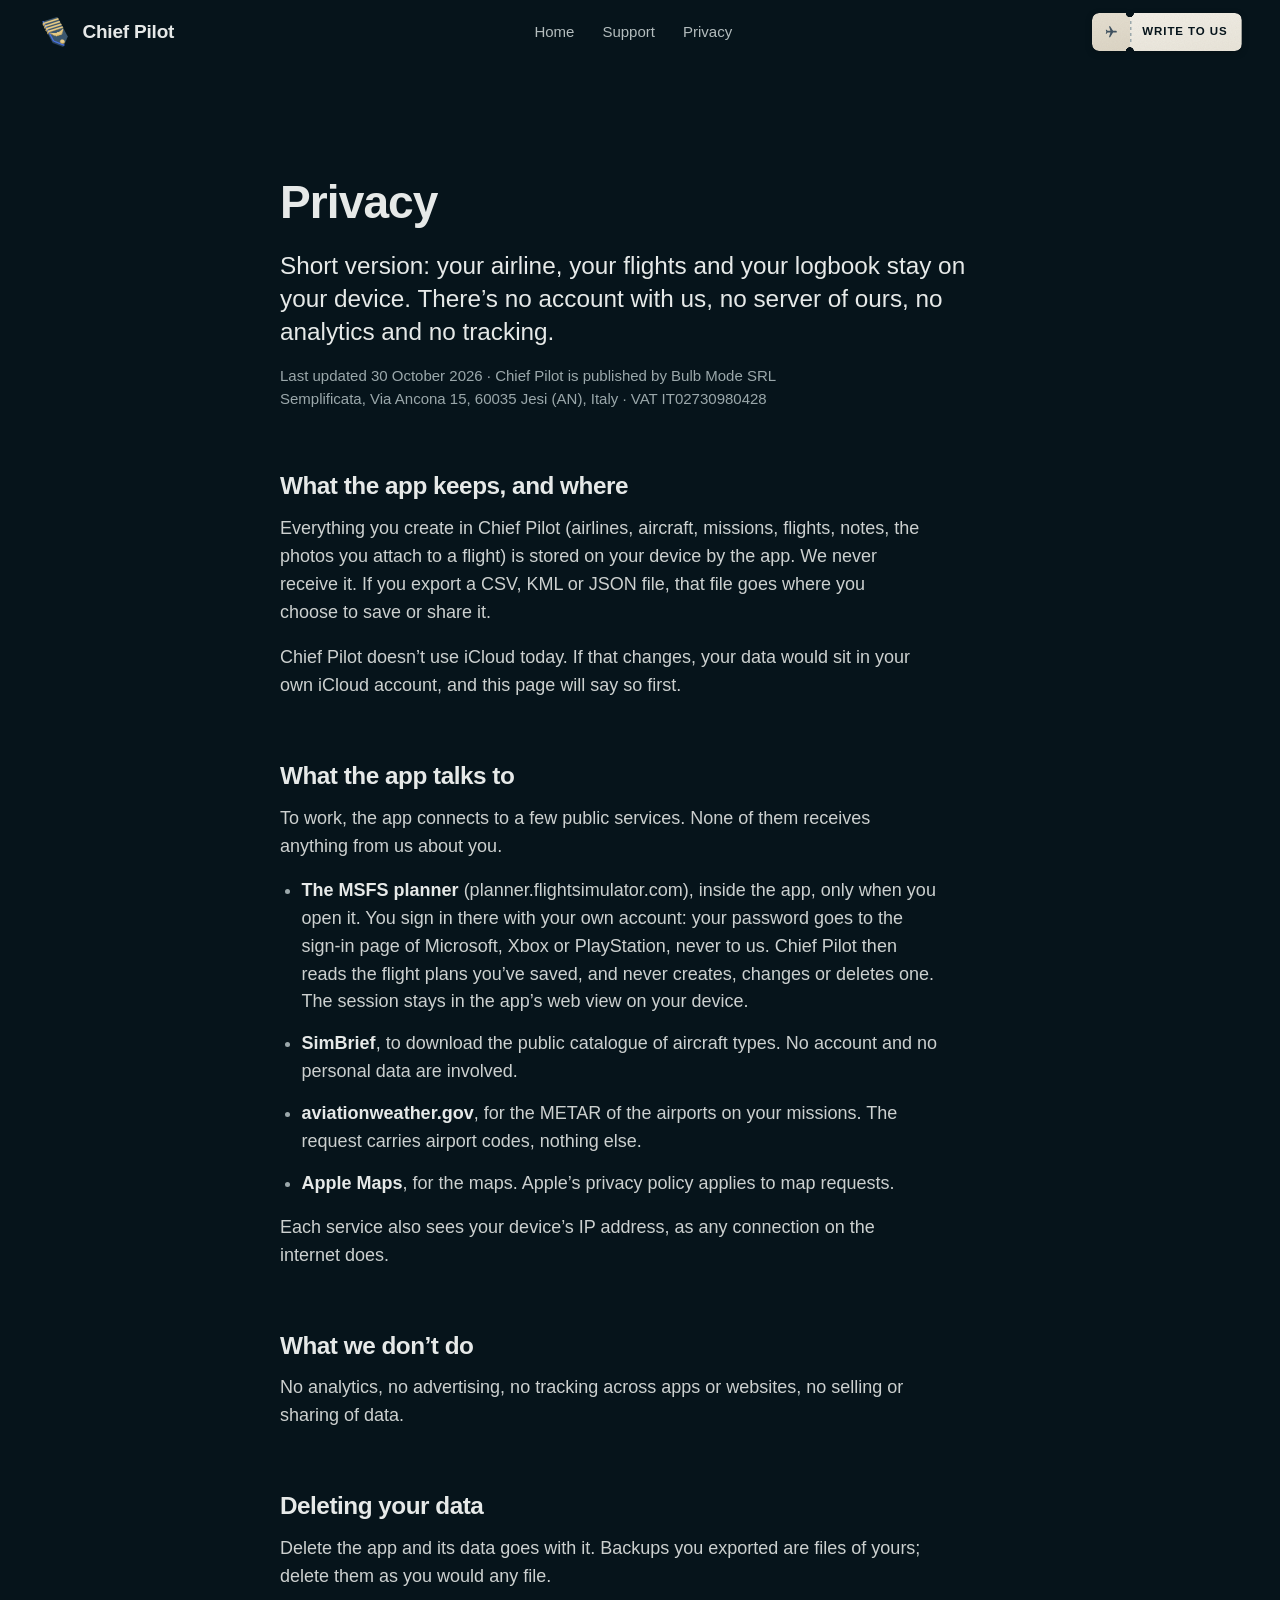
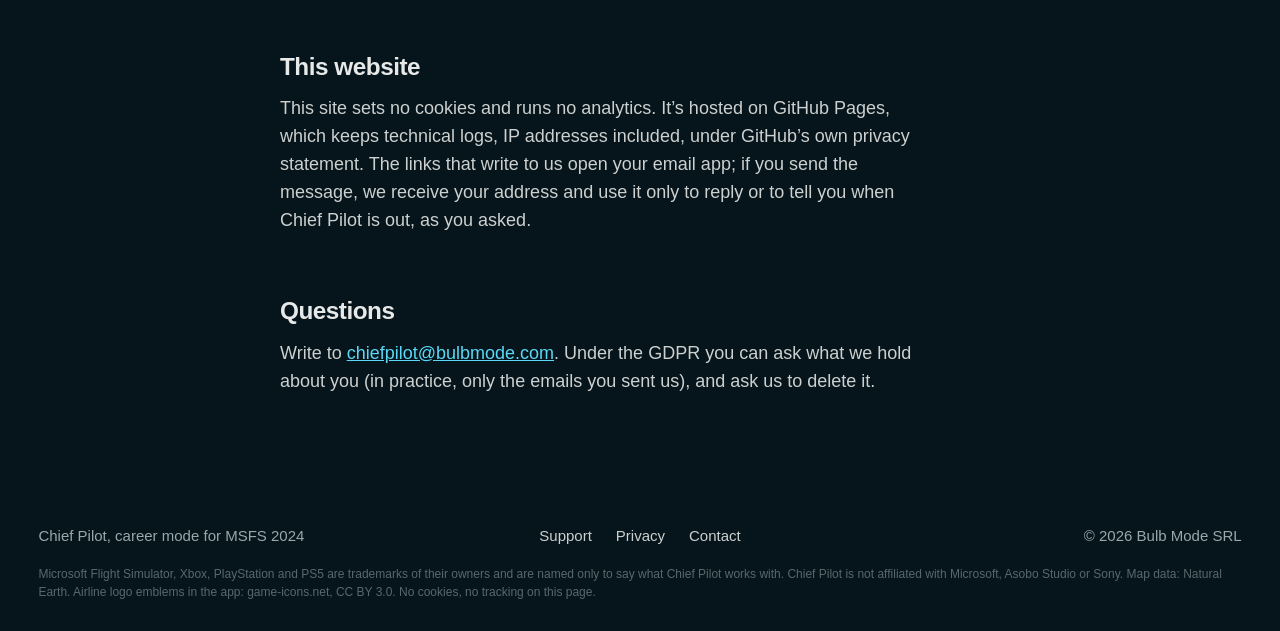
==== privacy.html @ 8ae9ac83 "La pagina di Chief Pilot, in inglese, con supporto e privacy Il sito statico dell'app per Mac Chief " ====
<!doctype html>
<html lang="en">
<head>
<meta charset="utf-8">
<meta name="viewport" content="width=device-width, initial-scale=1">
<title>Privacy · Chief Pilot</title>
<meta name="description" content="Chief Pilot keeps your airline and your logbook on your device: no account with us, no server of ours, no tracking.">
<meta name="theme-color" content="#06141B">
<link rel="icon" href="assets/icona-64.png" sizes="64x64">
<link rel="apple-touch-icon" href="assets/icona-512.png">
<link rel="stylesheet" href="styles.css">
</head>
<body>

<a class="skip" href="#main">Skip to content</a>

<header class="bar">
  <a class="wordmark" href="./" aria-label="Chief Pilot, home">
    <img src="assets/disegni/spallina.svg" width="34" height="34" alt="">
    <span>Chief Pilot</span>
  </a>
  <nav class="bar-links" aria-label="Pages">
    <a href="./">Home</a>
    <a href="support.html">Support</a>
    <a href="privacy.html">Privacy</a>
  </nav>
  <a class="pass-key pass-key-small" href="mailto:chiefpilot@bulbmode.com"><span class="pass-key-stub" aria-hidden="true"><svg viewBox="0 0 24 24"><path d="M21 15.5v-2l-8-5V3.5a1.5 1.5 0 0 0-3 0V8.5l-8 5v2l8-2.5V18l-2 1.5V21l3.5-1 3.5 1v-1.5L13 18v-5z" transform="rotate(90 12 12)"/></svg></span><span class="pass-key-text">Write to us</span></a>
</header>

<main id="main" class="prose">
  <h1>Privacy</h1>
  <p class="prose-lead">Short version: your airline, your flights and your logbook stay on your device. There’s no account with us, no server of ours, no analytics and no tracking.</p>
  <p class="prose-date">Last updated 30 October 2026 · Chief Pilot is published by Bulb Mode SRL Semplificata, Via Ancona 15, 60035 Jesi (AN), Italy · VAT IT02730980428</p>

  <h2>What the app keeps, and where</h2>
  <p>Everything you create in Chief Pilot (airlines, aircraft, missions, flights, notes, the photos you attach to a flight) is stored on your device by the app. We never receive it. If you export a CSV, KML or JSON file, that file goes where you choose to save or share it.</p>
  <p>Chief Pilot doesn’t use iCloud today. If that changes, your data would sit in your own iCloud account, and this page will say so first.</p>

  <h2>What the app talks to</h2>
  <p>To work, the app connects to a few public services. None of them receives anything from us about you.</p>
  <ul class="prose-list">
    <li><strong>The MSFS planner</strong> (planner.flightsimulator.com), inside the app, only when you open it. You sign in there with your own account: your password goes to the sign-in page of Microsoft, Xbox or PlayStation, never to us. Chief Pilot then reads the flight plans you’ve saved, and never creates, changes or deletes one. The session stays in the app’s web view on your device.</li>
    <li><strong>SimBrief</strong>, to download the public catalogue of aircraft types. No account and no personal data are involved.</li>
    <li><strong>aviationweather.gov</strong>, for the METAR of the airports on your missions. The request carries airport codes, nothing else.</li>
    <li><strong>Apple Maps</strong>, for the maps. Apple’s privacy policy applies to map requests.</li>
  </ul>
  <p>Each service also sees your device’s IP address, as any connection on the internet does.</p>

  <h2>What we don’t do</h2>
  <p>No analytics, no advertising, no tracking across apps or websites, no selling or sharing of data.</p>

  <h2>Deleting your data</h2>
  <p>Delete the app and its data goes with it. Backups you exported are files of yours; delete them as you would any file.</p>

  <h2>This website</h2>
  <p>This site sets no cookies and runs no analytics. It’s hosted on GitHub Pages, which keeps technical logs, IP addresses included, under GitHub’s own privacy statement. The links that write to us open your email app; if you send the message, we receive your address and use it only to reply or to tell you when Chief Pilot is out, as you asked.</p>

  <h2>Questions</h2>
  <p>Write to <a href="mailto:chiefpilot@bulbmode.com">chiefpilot@bulbmode.com</a>. Under the GDPR you can ask what we hold about you (in practice, only the emails you sent us), and ask us to delete it.</p>
</main>

<footer class="foot">
  <div class="foot-line">
    <p>Chief Pilot, career mode for MSFS 2024</p>
    <nav aria-label="More"><a href="support.html">Support</a><a href="privacy.html">Privacy</a><a href="mailto:chiefpilot@bulbmode.com">Contact</a></nav>
    <p>© 2026 Bulb Mode SRL</p>
  </div>
  <p class="foot-small">Microsoft Flight Simulator, Xbox, PlayStation and PS5 are trademarks of their owners and are named only to say what Chief Pilot works with. Chief Pilot is not affiliated with Microsoft, Asobo Studio or Sony. Map data: Natural Earth. Airline logo emblems in the app: game-icons.net, CC BY 3.0. No cookies, no tracking on this page.</p>
</footer>

</body>
</html>
---- styles.css ----
/* Chief Pilot · la pagina.
   Colori e caratteri vengono dall'app (Contrail/design-system/contrail/MASTER.md): la palette ardesia
   di Francesco, gli accenti dell'avionica, SF Pro con le sue larghezze (Expanded per i titoli,
   Condensed per il tabellone). Niente font scaricati: sui Mac e su iOS è il carattere dell'app. */

:root {
  color-scheme: dark;
  --bg: #06141B;
  --surface: #11212D;
  --overlay: #253745;
  --sunken: #040D12;
  --ink: #CCD0CF;
  --ink-hi: #E6E9E8;
  --muted: #9BA8AB;
  --soft: #B3BCBD;
  --light: #CCD0CF;
  --accent: #5AD8F5;
  --title: #86C5E0;
  --legend: #FFC547;
  --green: #3DDC84;
  --amber: #FFB224;
  --magenta: #FF6FDB;
  --gold: #E9C46A;
  --paper: #EEEBE3;
  --trail: #FFF4E2;
  --trail-glow: #FFB866;
  --livery: #4F7BFF;
  --flap: #11212D;
  --flap-top: #162733;
  --flap-ink: #EEEBE3;
  --ok: url("data:image/svg+xml,%3Csvg xmlns='http://www.w3.org/2000/svg' viewBox='0 0 12 12'%3E%3Cpath d='M2.5 6.4l2.3 2.3 4.7-5' fill='none' stroke='%2306141B' stroke-width='2' stroke-linecap='round' stroke-linejoin='round'/%3E%3C/svg%3E");

  --f: -apple-system, BlinkMacSystemFont, "SF Pro Text", "Helvetica Neue", "Segoe UI", Roboto, Arial, sans-serif;
  --wide: 125%;

  /* cinque misure */
  --t1: clamp(40px, 6.2vw, 100px);
  --t2: clamp(30px, 3.6vw, 56px);
  --t3: clamp(21px, 1.9vw, 28px);
  --t4: 18px;
  --t5: 15px;

  --m: clamp(16px, 3vw, 44px);
  --r: 20px;
  --key-r: 8px;
  --gap-section: clamp(120px, 14vw, 200px);
}

*, *::before, *::after { box-sizing: border-box; }
html { -webkit-text-size-adjust: 100%; scroll-behavior: smooth; scroll-padding-top: 72px; scrollbar-color: var(--overlay) var(--bg); }
input { caret-color: var(--accent); }
.vh { position: absolute; width: 1px; height: 1px; overflow: hidden; clip-path: inset(50%); white-space: nowrap; }
body {
  margin: 0;
  background: var(--bg);
  color: var(--ink);
  font-family: var(--f);
  font-size: var(--t4);
  line-height: 1.55;
  -webkit-font-smoothing: antialiased;
  text-rendering: optimizeLegibility;
}
img, svg { display: block; max-width: 100%; }
[hidden] { display: none !important; }
body, main { overflow-x: clip; }
h1, h2, h3, p, ol, ul, dl, dd, figure, blockquote { margin: 0; }
ol, ul { padding: 0; list-style: none; }
a { color: inherit; }
h1, h2, .giant {
  font-stretch: var(--wide);
  font-weight: 650;
  letter-spacing: -0.02em;
  line-height: 1.02;
  color: var(--ink-hi);
}
h2 { font-size: var(--t2); }
h3 { font-size: var(--t3); font-weight: 650; line-height: 1.3; color: var(--ink-hi); }
strong { font-weight: 650; color: var(--ink-hi); }
::selection { background: var(--accent); color: var(--bg); }
:focus-visible { outline: 2px solid var(--accent); outline-offset: 3px; border-radius: 4px; }

.skip { position: absolute; left: -9999px; top: 8px; background: var(--ink-hi); color: var(--bg); padding: 10px 16px; z-index: 50; }
.skip:focus { left: 8px; }

.text-link { color: var(--accent); text-underline-offset: 4px; text-decoration-thickness: 1px; }
.text-link:hover { color: var(--ink-hi); }
.statement { font-size: var(--t3); line-height: 1.35; color: var(--ink-hi); max-width: 34ch; }

/* MARK: Il tasto di bordo (MASTER §9.8): tasto scuro pieno, scritta nella tinta, la spia accesa */
.key {
  display: inline-flex; align-items: center; gap: 12px;
  min-height: 52px; padding: 0 22px;
  background: var(--overlay); color: var(--accent);
  border: 0; border-radius: var(--key-r);
  font: 600 17px/1 var(--f); text-decoration: none; cursor: pointer;
  transition: background-color .18s ease, transform .12s ease;
}
.key:hover { background: #2E4456; }
.key:active { transform: translateY(1px); background: #213140; }
.lamp { width: 8px; height: 8px; border-radius: 50%; background: var(--accent); flex: none; }

/* MARK: L'invito «Tell me when it lands»: il tagliando di una carta d'imbarco (scelta di Francesco, 31/10).
   Carta con una grana appena percettibile, intagli a semicerchio sulla linea di strappo (stesso raggio sopra e
   sotto, --nr), il tagliando col suo aereo, la scritta da biglietto; al passaggio il tagliando si stacca. */
.pass-key {
  --nr: 6px; --h: 52px; --stub: var(--h); /* il tagliando è quadrato: l'aereo ha lo stesso margine su ogni lato */
  display: inline-flex; align-items: stretch; height: var(--h); text-decoration: none; color: #06141B;
  filter: drop-shadow(0 2px 3px rgba(2, 8, 11, .35));
}
.pass-key-stub, .pass-key-text { display: flex; align-items: center; }
.pass-key-stub {
  width: var(--stub); justify-content: center; border-radius: 7px 0 0 7px;
  background: url("data:image/svg+xml,%3Csvg xmlns='http://www.w3.org/2000/svg' width='140' height='140'%3E%3Cfilter id='g'%3E%3CfeTurbulence type='fractalNoise' baseFrequency='.85' numOctaves='2' stitchTiles='stitch'/%3E%3CfeColorMatrix values='0 0 0 0 .32 0 0 0 0 .27 0 0 0 0 .2 0 0 0 .09 0'/%3E%3C/filter%3E%3Crect width='100%25' height='100%25' filter='url(%23g)'/%3E%3C/svg%3E"), linear-gradient(170deg, #E6E0D2, #DCD5C5); color: #3F515F;
  mask: radial-gradient(circle var(--nr) at 100% 0, #0000 calc(var(--nr) - .5px), #000 var(--nr)) top / 100% 51% no-repeat,
        radial-gradient(circle var(--nr) at 100% 100%, #0000 calc(var(--nr) - .5px), #000 var(--nr)) bottom / 100% 51% no-repeat;
  transform-origin: 100% 100%; transition: translate .45s cubic-bezier(.2, .8, .2, 1), rotate .45s cubic-bezier(.2, .8, .2, 1);
}
.pass-key-stub svg { width: 18px; height: 18px; fill: currentColor; }
.pass-key-text {
  padding: 0 22px 0 18px; border-radius: 0 7px 7px 0;
  background:
    repeating-linear-gradient(to bottom, #9BA8AB 0 3px, transparent 3px 6px) left center / 1.5px calc(100% - var(--nr) * 2 - 6px) no-repeat,
    url("data:image/svg+xml,%3Csvg xmlns='http://www.w3.org/2000/svg' width='140' height='140'%3E%3Cfilter id='g'%3E%3CfeTurbulence type='fractalNoise' baseFrequency='.85' numOctaves='2' stitchTiles='stitch'/%3E%3CfeColorMatrix values='0 0 0 0 .32 0 0 0 0 .27 0 0 0 0 .2 0 0 0 .09 0'/%3E%3C/filter%3E%3Crect width='100%25' height='100%25' filter='url(%23g)'/%3E%3C/svg%3E"), linear-gradient(170deg, #F3F0E8, #E9E5DA);
  mask: radial-gradient(circle var(--nr) at 0 0, #0000 calc(var(--nr) - .5px), #000 var(--nr)) top / 100% 51% no-repeat,
        radial-gradient(circle var(--nr) at 0 100%, #0000 calc(var(--nr) - .5px), #000 var(--nr)) bottom / 100% 51% no-repeat;
  font: 750 14px/1 var(--f); font-stretch: 112%; letter-spacing: .1em; text-transform: uppercase; white-space: nowrap;
}
.pass-key:hover .pass-key-stub { translate: -3px 1px; rotate: -2.5deg; }
.pass-key:focus-visible { outline: 2px solid var(--accent); outline-offset: 4px; border-radius: 9px; }
.pass-key-small { --nr: 4.5px; --h: 38px; }
.pass-key-small .pass-key-stub svg { width: 14px; height: 14px; }
.pass-key-small .pass-key-text { padding: 0 14px 0 12px; font-size: 11.5px; letter-spacing: .08em; }
.hero-sheet .pass-key { margin-top: 36px; align-self: flex-start; }
@media (prefers-reduced-motion: reduce) { .pass-key:hover .pass-key-stub { translate: none; rotate: none; } }
.key-quiet { background: transparent; padding: 0; min-height: 44px; color: var(--accent); }
.key-quiet:hover { background: transparent; color: var(--ink-hi); }

/* MARK: La barra */
.bar {
  position: sticky; top: 0; z-index: 20;
  display: grid; grid-template-columns: auto 1fr auto; align-items: center; gap: 24px;
  height: 64px; padding: 0 var(--m);
  background: var(--bg);
}
.wordmark { display: inline-flex; align-items: center; gap: 10px; text-decoration: none; }
.wordmark span { font-stretch: 150%; font-weight: 650; font-size: 19px; letter-spacing: -0.01em; color: var(--ink-hi); }
.bar-links { display: flex; justify-content: center; gap: 28px; }
.bar-links a { text-decoration: none; font-size: var(--t5); color: var(--soft); transition: color .15s; }
.bar-links a:hover { color: var(--ink-hi); }

/* MARK: Le cornici del Mac, disegnate qui */
.mac { margin: 0; }
.mac-screen { position: relative; background: #050708; padding: 1.7% 1.7% 2%; border-radius: clamp(10px, 1.6vw, 22px) clamp(10px, 1.6vw, 22px) 0 0; }
.mac-screen::before { content: ""; position: absolute; z-index: 1; top: 0; left: 50%; transform: translateX(-50%); width: 12%; height: max(7px, 2.2%); background: #050708; border-radius: 0 0 8px 8px; }
.mac-screen img { width: 100%; height: auto; aspect-ratio: 16 / 10; object-fit: cover; object-position: top; border-radius: 3px; background: #050708; }
.mac-base {
  position: relative; height: clamp(9px, 1.1vw, 16px); margin: 0 -5.5%;
  background: #2E363D; border-radius: 3px 3px 50% 50% / 3px 3px 100% 100%;
}
.mac-base::before { content: ""; position: absolute; left: 43%; width: 14%; top: 0; height: 40%; background: #1C2329; border-radius: 0 0 10px 10px; }
.mac figcaption { margin-top: 18px; font-size: var(--t5); color: var(--muted); }

/* MARK: 1 · Apertura */
.hero {
  display: grid; grid-template-columns: 1fr 1fr; gap: 12px;
  padding: 0 12px 12px;
  height: calc(100svh - 64px); min-height: 640px; max-height: 1000px;
}
.hero-sheet {
  background: var(--surface); border-radius: var(--r);
  display: flex; flex-direction: column; justify-content: center;
  padding: 48px clamp(28px, 5vw, 80px) 12%;
}
.lockup { display: flex; align-items: center; gap: clamp(12px, 1.4vw, 22px); margin-bottom: clamp(28px, 3.4vw, 52px); }
.lockup img { width: clamp(60px, 6.4vw, 104px); height: auto; }
.lockup span { font-stretch: 150%; font-weight: 650; font-size: clamp(34px, 4.3vw, 70px); line-height: 1; letter-spacing: -0.015em; color: var(--ink-hi); }
/* Nell'apertura il marchio c'è ma sta un passo indietro: il titolo è la cosa più grande del foglio. */
.hero .lockup { gap: clamp(10px, 1vw, 14px); margin-bottom: clamp(24px, 2.6vw, 40px); }
.hero .lockup img { width: clamp(40px, 3.3vw, 54px); }
.hero .lockup span { font-size: clamp(21px, 1.9vw, 30px); letter-spacing: -0.01em; }
.hero h1 { font-size: clamp(34px, 4.3vw, 66px); }
.hero h1 .l { display: block; }
.hero-line { margin-top: 28px; max-width: 40ch; color: var(--ink); }
.hero-note { margin-top: 16px; font-size: var(--t5); color: var(--muted); }

.hero-stage {
  position: relative; overflow: hidden; border-radius: var(--r); background: var(--bg);
  container-type: inline-size;
}
.chart { width: 100%; height: 100%; }
.hero-stage .chart { position: absolute; inset: 0; }
.hero-strip {
  position: absolute; left: 0; right: 0; bottom: 0; height: 56px;
  display: flex; justify-content: space-between; align-items: center; gap: 16px;
  padding: 0 24px; background: var(--surface); font-size: var(--t5); color: var(--ink);
}

/* Le scie: anima avorio e alone al sodio (MASTER §9.4) */
.scie path { fill: none; stroke: var(--trail); stroke-width: 3; stroke-linecap: round; }
.scie-alone path { fill: none; stroke: var(--trail-glow); stroke-width: 14; stroke-linecap: round; opacity: .2; }
/* L'apertura guarda la mappa un po' più da vicino del logbook (≈ 0,76 px per unità sul Mac contro ≈ 0,66): gli
   spessori sono quelli del logbook × 0,86, così linea, alone, scali e base hanno sullo schermo la stessa misura. */
.hero .scie path { stroke-width: 2.6; }
.hero .scie-alone path { stroke-width: 12; }
.hero .scali circle { r: 2.75; }
.hero .hub { r: 7.7; stroke-width: 2.6; }
.scali circle { fill: var(--trail); }
.hub { fill: none; stroke: var(--livery); stroke-width: 3; }
.js .chart:not(.drawn) :is(.scie, .scie-alone) path { stroke-dasharray: var(--len) var(--len); stroke-dashoffset: var(--len); }
.js .chart:not(.drawn) .scali, .js .chart:not(.drawn) .hub { opacity: 0; }
.chart.drawn :is(.scie, .scie-alone) path { stroke-dasharray: var(--len) var(--len); stroke-dashoffset: 0; transition: stroke-dashoffset var(--dur, .9s) cubic-bezier(.45, 0, .25, 1) var(--d, 0s); }
.chart.drawn .scali, .chart.drawn .hub { transition: opacity .8s ease var(--end, 1.2s); }

/* Il tabellone Solari (MASTER §9.1): palette in due metà, inchiostro avorio, legenda gialla */
.board {
  position: absolute; left: 50%; bottom: 84px; transform: translateX(-50%);
  width: min(92cqi, 620px); --cw: calc((min(92cqi, 620px) - 56px) / 30);
  background: var(--bg); border-radius: 14px; padding: calc(var(--cw) * 1.1);
}
/* DEPARTURES appartiene alle righe sotto: vicina a loro, lontana dal nome, nel grigio delle didascalie. */
.board-head { margin: 0 0 calc(var(--cw) * .3); }
.board-legend { font-stretch: 150%; font-weight: 700; color: var(--muted); text-transform: uppercase; letter-spacing: .14em; font-size: max(13px, calc(var(--cw) * .62)); }
.flaps { display: inline-flex; gap: 2px; }
.cell {
  position: relative; width: var(--cw); height: calc(var(--cw) * 1.62);
  background: var(--flap); border-radius: 3px; overflow: hidden;
  display: grid; place-items: center;
}
.cell::before { content: ""; position: absolute; inset: 0 0 50% 0; background: var(--flap-top); transform-origin: bottom; }
.cell::after { content: ""; position: absolute; left: 0; right: 0; top: calc(50% - .75px); height: 1.5px; background: #02080B; }
.cell.blank::after { display: none; }
.cell b {
  position: relative; z-index: 1;
  font: 700 calc(var(--cw) * 1.16)/1 var(--f); font-stretch: 75%; color: var(--flap-ink);
  font-variant-numeric: tabular-nums; transform: translateY(-3%);
}
.urgent .cell b { color: var(--amber); }
/* In cima CHIEF PILOT, sotto DEPARTURES. Le tessere crescono con --nk e stanno sempre nella larghezza del tabellone:
   11 tessere × 2,4 cw + 10 spazi ≤ 30 cw − 2,2 cw sul Mac; sul telefono (24 cw) 2,05. */
.board-name { --nk: 2.4; display: flex; gap: 3px; margin: 0 0 calc(var(--cw) * 1.6); }
.board-name .cell { width: calc(var(--cw) * var(--nk)); height: calc(var(--cw) * var(--nk) * 1.53); }
.board-name .cell b { font-size: calc(var(--cw) * var(--nk) * 1.1); color: var(--legend); }
.board-rows li {
  display: grid; grid-template-columns: auto auto 1fr auto; align-items: center;
  column-gap: calc(var(--cw) * .7); row-gap: 4px; padding: calc(var(--cw) * .45) 0;
}
.status {
  display: inline-flex; align-items: center; justify-content: center;
  min-width: calc(var(--cw) * 5.6); height: calc(var(--cw) * 1.62); padding: 0 6px;
  background: var(--flap); border-radius: 3px;
  font: 800 calc(var(--cw) * .7)/1 var(--f); font-stretch: 75%; letter-spacing: .04em; color: var(--flap-ink);
}
.status::before { content: ""; width: 7px; height: 7px; border-radius: 50%; margin-right: 7px; background: var(--green); }
.st-urgent::before { background: var(--amber); }
.st-accepted { color: var(--magenta); }
.st-accepted::before { background: var(--magenta); }
.row-note { grid-column: 3 / -1; font-size: 13px; color: var(--muted); line-height: 1.2; }

/* MARK: 2 · L'idea */
.intro {
  display: grid; grid-template-columns: minmax(300px, 400px) 1fr; gap: clamp(40px, 6vw, 110px);
  align-items: center;
  padding: var(--gap-section) var(--m) 0 clamp(16px, 10vw, 180px);
}
.intro-text h2 { font-size: var(--t3); line-height: 1.25; margin-bottom: 26px; }
.intro-text p + p { margin-top: 1.1em; }
.intro-text p { color: var(--ink); }

/* MARK: 3 · Il giro */
.loop {
  display: grid; grid-template-columns: 6fr 1fr 5fr;
  padding: var(--gap-section) var(--m) 0;
  background: url(assets/carta-giro.svg) left 12% top 0 / auto 100% no-repeat; /* alta quanto il giro, fino a «Land, and get paid» */
}
.loop-text { grid-column: 1; }
.loop-intro { margin-top: 20px; max-width: 40ch; font-size: var(--t3); line-height: 1.35; color: var(--ink); }
.loop-steps { position: relative; margin-top: 24px; }
.loop-steps::before { content: ""; position: absolute; left: 11px; top: 26vh; bottom: 22vh; border-left: 2px dashed #2B4558; }
.loop-steps li { min-height: 50vh; display: flex; flex-direction: column; justify-content: center; max-width: 34em; padding-left: 60px; }
.loop-steps li:last-child { min-height: 50vh; }
.loop-say { position: relative; font-size: clamp(28px, 3vw, 48px); font-stretch: 112%; font-weight: 650; line-height: 1.1; letter-spacing: -0.015em; color: var(--muted); margin-bottom: 16px; transition: color .3s; }
.loop-say::before { content: ""; position: absolute; left: -58px; top: .32em; width: 20px; height: 20px; border-radius: 50%; background: var(--bg); box-sizing: border-box; border: 2px solid #4A5C6A; transition: background-color .3s, border-color .3s; }
.loop-steps li.on .loop-say::before { background: var(--accent); border-color: var(--accent); }
.loop-steps li p:not(.loop-say) { color: var(--muted); font-size: clamp(18px, 1.4vw, 22px); line-height: 1.5; transition: color .3s; }
.loop-steps li.on .loop-say { color: var(--ink-hi); }
.loop-steps li.on p:not(.loop-say) { color: var(--ink); }
.loop-stage { grid-column: 3; position: sticky; top: 14vh; height: 72vh; display: grid; place-items: center; align-self: start; }

.mission {
  width: min(100%, 520px); background: var(--surface); border-radius: var(--r);
  padding: 30px 32px 28px; font-size: var(--t5);
}
.mission-top { display: flex; justify-content: space-between; align-items: center; color: var(--muted); font-size: var(--t5); font-weight: 600; letter-spacing: .02em; }
.chip { display: none; padding: 4px 10px; border-radius: 6px; background: var(--overlay); color: var(--green); font-size: var(--t5); font-weight: 700; }
.chip-accepted { color: var(--accent); }
.chip-flying { color: var(--magenta); }
.chip-done { color: var(--green); }
.mission-route { margin-top: 18px; font-size: 36px; font-stretch: 125%; font-weight: 650; color: var(--ink-hi); letter-spacing: -.01em; }
.mission-names { display: flex; justify-content: space-between; color: var(--soft); font-size: var(--t5); margin-top: 4px; max-width: 15em; }
.mission-panel { display: none; margin-top: 24px; min-height: 140px; }
.mission[data-state="1"] [data-for="1"], .mission[data-state="2"] [data-for="2"],
.mission[data-state="3"] [data-for="3"], .mission[data-state="4"] [data-for="4"] { display: block; }
.mission[data-state] .chip[data-for] { display: none; }
.mission[data-state="1"] .chip[data-for="1"], .mission[data-state="2"] .chip[data-for="2"],
.mission[data-state="3"] .chip[data-for="3"], .mission[data-state="4"] .chip[data-for="4"] { display: inline-block; }
.mission-panel.show { animation: rise .45s cubic-bezier(.2, .7, .2, 1); }
.mission-load { color: var(--soft); font-size: var(--t5); margin-top: 10px; }
.mission-pay { color: var(--ink-hi); margin: 6px 0 20px; }
.key-fake { cursor: default; }
.found { display: flex; gap: 12px; align-items: flex-start; color: var(--ink-hi); }
.tick { display: grid; place-items: center; flex: none; width: 24px; height: 24px; border-radius: 50%; background: var(--green); color: var(--bg); font-weight: 800; font-size: 14px; }
.strip { display: flex; justify-content: space-between; gap: 12px; background: var(--bg); border-radius: 10px; padding: 14px 16px; font-variant-numeric: tabular-nums; color: var(--ink-hi); font-size: var(--t5); position: relative; overflow: hidden; padding-left: 22px; }
.strip::before { content: ""; position: absolute; left: 0; top: 0; bottom: 0; width: 6px; background: var(--magenta); }
.progress { margin-top: 14px; height: 6px; border-radius: 3px; background: var(--sunken); overflow: hidden; }
.progress span { display: block; height: 100%; width: 58%; background: var(--magenta); }
.mission[data-state="3"] .progress span { animation: grow 6s linear infinite alternate; }
@keyframes grow { from { width: 46%; } to { width: 62%; } }
.mission-take { display: flex; justify-content: space-between; align-items: baseline; }
.mission-take span { color: var(--soft); font-weight: 600; }
.mission-take strong { font-size: 36px; font-stretch: 125%; color: var(--green); font-variant-numeric: tabular-nums; }
.drill { margin-top: 26px; padding-top: 20px; display: grid; gap: 10px; counter-reset: d; border-top: 1px solid var(--overlay); } /* taste-skill-ignore: dentro la missione (data-ui) */
.drill li { display: flex; align-items: center; gap: 12px; font-size: var(--t5); color: var(--muted); }
.drill li::before {
  counter-increment: d; content: counter(d);
  display: grid; place-items: center; width: 24px; height: 24px; flex: none; border-radius: 50%;
  background: var(--sunken); color: var(--muted); font-size: 12px; font-weight: 700;
}
.mission[data-state="1"] .drill li:nth-child(1)::before,
.mission[data-state="2"] .drill li:nth-child(-n+1)::before { content: ""; background: var(--green) var(--ok) center / 12px no-repeat; }
.mission[data-state="2"] .drill li:nth-child(2)::before,
.mission[data-state="3"] .drill li:nth-child(3)::before { background: var(--accent); color: var(--bg); }
.mission[data-state="3"] .drill li:nth-child(-n+2)::before,
.mission[data-state="4"] .drill li::before { content: ""; background: var(--green) var(--ok) center / 12px no-repeat; }
.mission[data-state="1"] .drill li:nth-child(1)::before { content: counter(d); background: var(--accent); color: var(--bg); }
.mission[data-state="1"] .drill li:nth-child(1),
.mission[data-state="2"] .drill li:nth-child(-n+2),
.mission[data-state="3"] .drill li:nth-child(-n+3),
.mission[data-state="4"] .drill li { color: var(--ink); }

/* MARK: 3 bis · Il volo */
.flight { display: grid; grid-template-columns: 1fr 1fr; gap: clamp(40px, 5vw, 80px); padding: clamp(64px, 7vw, 110px) calc(var(--m) + 2%) 0; }

/* MARK: 4 · Le missioni, sul giallo della legenda */
.missions {
  margin-top: var(--gap-section);
  background: var(--legend); color: #06141B;
  padding: clamp(72px, 9vw, 140px) var(--m) clamp(72px, 9vw, 140px);
}
.missions ::selection { background: #06141B; color: var(--legend); }
.missions-head { font-size: var(--t1); font-weight: 800; color: #06141B; line-height: .98; margin-bottom: clamp(64px, 7vw, 120px); }
.missions-blocks { display: grid; gap: clamp(80px, 9vw, 150px); }
/* Ogni blocco: il ritaglio da una parte, il testo dall'altra, alternati. Colonne nell'HTML (--crop, --text). */
.mblock { display: grid; grid-template-columns: repeat(12, 1fr); column-gap: 24px; align-items: center; }
.mblock .crop { grid-column: var(--crop); grid-row: 1; }
.mblock .mtext { grid-column: var(--text); grid-row: 1; }
.mblock h3 { color: #06141B; font-size: clamp(24px, 2.4vw, 36px); font-weight: 750; margin-bottom: 22px; font-stretch: 112%; line-height: 1.15; }
.mblock ul { display: grid; gap: 12px; font-size: clamp(18px, 1.45vw, 21px); line-height: 1.4; }
/* Un ritaglio è una regione della schermata 1x (x0 y0 x1 y1): --a è il suo rapporto, --w la larghezza
   dell'immagine intera in % del riquadro, --l e --t gli spostamenti in % di larghezza e di altezza del riquadro. */
.crop { position: relative; width: 100%; aspect-ratio: var(--a, 16 / 10); overflow: hidden; background: #06141B; border-radius: 10px; }
.crop img { position: absolute; max-width: none; width: calc(var(--w) * 1%); left: calc(var(--l) * -1%); top: calc(var(--t) * -1%); height: auto; }
.missions .key-quiet { color: #06141B; justify-self: start; font-weight: 700; text-decoration: underline; text-underline-offset: 5px; }
.missions-mac { margin-top: clamp(96px, 10vw, 160px); padding: 0 6%; }
.missions-mac figcaption { color: #253745; }
.missions .text-link { color: #06141B; font-weight: 650; }

/* MARK: 4 bis · Le storie */
.tales { background: var(--surface); padding: clamp(96px, 10vw, 160px) var(--m); }
.tales-head h2 { font-size: var(--t1); max-width: 13em; }
.tales-head .statement { margin-top: 28px; max-width: 40ch; }
.picker { display: flex; gap: 10px; margin-top: clamp(48px, 5vw, 72px); overflow-x: auto; scroll-snap-type: x mandatory; scrollbar-width: none; }
.picker::-webkit-scrollbar { display: none; }
.picker button {
  flex: 1 0 150px; scroll-snap-align: start; display: grid; justify-items: center; gap: 10px;
  padding: 18px 14px 16px; background: var(--bg); color: var(--soft); border: 0; border-radius: var(--key-r);
  font: 600 var(--t5)/1.3 var(--f); cursor: pointer; transition: background-color .18s, color .18s;
}
.picker button:hover { background: #0C1D27; color: var(--ink-hi); }
.picker button[aria-selected="true"] { background: var(--overlay); color: var(--ink-hi); }
.picker button[aria-selected="true"] span:last-child { text-decoration: underline; text-decoration-color: var(--accent); text-decoration-thickness: 2px; text-underline-offset: 6px; }
.picker img { width: 100%; max-width: 170px; height: auto; transition: transform .35s cubic-bezier(.2, .7, .2, 1); }
.picker button:hover img, .picker button[aria-selected="true"] img { transform: translateY(-3px); }
.rare-plate { display: grid; place-items: center; width: 100%; max-width: 170px; aspect-ratio: 1200 / 740; font: 800 30px/1 var(--f); font-stretch: 75%; letter-spacing: .12em; color: var(--gold); }
.tale-stage { margin-top: clamp(48px, 5vw, 80px); }
/* La storia è una nota lasciata in sala equipaggi: carta, nastro adesivo, il messaggio fra virgolette e la firma. */
.tale {
  position: relative; display: grid; grid-template-columns: 4fr 7fr; gap: clamp(28px, 4vw, 72px); align-items: start;
  background: var(--paper); color: #06141B; padding: clamp(32px, 4vw, 60px); border-radius: 3px; rotate: -0.6deg;
  filter: drop-shadow(0 2px 2px rgba(4, 13, 18, .3)) drop-shadow(0 22px 22px rgba(4, 13, 18, .45));
}
.tale::before { /* il nastro che la tiene */
  content: ""; position: absolute; top: -13px; left: 50%; width: 132px; height: 28px; translate: -50% 0; rotate: 2.4deg;
  background: rgba(255, 244, 226, .58); box-shadow: 0 1px 2px rgba(4, 13, 18, .25);
}
.tale h3 { font-size: var(--t3); font-stretch: 112%; color: #06141B; }
.tale-meta { margin-top: 18px; display: grid; gap: 6px; color: #3F515F; font-size: var(--t5); font-variant-numeric: tabular-nums; }
.tale-msg { margin: 0; }
.tale-msg p { font-size: clamp(19px, 1.6vw, 24px); line-height: 1.6; font-style: italic; color: #06141B; max-width: 56ch; }
.tale-msg p + p { margin-top: .9em; }
.tale-msg p:first-child { text-indent: -0.42em; } /* la virgoletta d'apertura sta fuori dal margine */
.tale-msg p:first-child::before { content: "\201C"; }
.tale-msg p:last-child::after { content: "\201D"; }
.tale-from { margin-top: 18px; font-size: var(--t5); font-weight: 650; letter-spacing: .02em; color: #3F515F; }
.tale-from::before { content: "\2014\2002"; }
.tale-text .tale-wx { font-size: var(--t5); color: #3F515F; margin-top: 1.6em; max-width: 60ch; }
.tale-in { animation: rise .45s cubic-bezier(.2, .7, .2, 1); }
.tale-foot { margin-top: clamp(40px, 4vw, 64px); display: grid; grid-template-columns: 4fr 7fr; gap: clamp(32px, 5vw, 96px); align-items: center; }
.tale-foot .key { justify-self: start; }
.key-second { color: var(--ink-hi); }
.tales-truth { color: var(--soft); max-width: 60ch; }

/* MARK: 5 · La ricevuta: dati a sinistra, scontrino a destra */
.receipt { display: grid; grid-template-columns: 1fr 1fr; min-height: 92svh; position: relative; }
.receipt-in { background: var(--sunken); padding: clamp(64px, 8vw, 120px) clamp(24px, 5vw, 88px) 180px; }
.receipt-out { background: var(--light); display: grid; place-items: center; padding: clamp(64px, 8vw, 120px) var(--m) 180px; }
.split-head { position: absolute; left: 0; right: 0; bottom: 40px; display: grid; grid-template-columns: 1fr 1fr; font-size: var(--t2); pointer-events: none; z-index: 1; }
.split-a { padding-left: clamp(24px, 5vw, 88px); color: var(--ink-hi); }
.split-b { padding-left: var(--m); color: #06141B; }
.receipt-lead { font-size: var(--t3); line-height: 1.35; color: var(--ink-hi); max-width: 26ch; }
.howdid { margin-top: 48px; display: grid; gap: 28px; }
.howdid fieldset { border: 0; margin: 0; padding: 0; display: flex; flex-wrap: wrap; gap: 10px; }
.howdid legend { width: 100%; padding: 0; margin-bottom: 12px; font-size: var(--t5); color: var(--soft); font-weight: 600; }
.howdid label { position: relative; }
.howdid input { position: absolute; opacity: 0; inset: 0; margin: 0; cursor: pointer; }
.howdid label span {
  display: inline-flex; align-items: center; gap: 10px; min-height: 48px; padding: 0 18px;
  background: var(--surface); color: var(--ink); border-radius: var(--key-r); font-weight: 600; font-size: 16px;
  transition: background-color .15s, color .15s;
}
.howdid label span em { font-style: normal; color: var(--muted); font-weight: 500; font-variant-numeric: tabular-nums; }
.howdid label:hover span { background: #182B38; }
.howdid input:checked + span { background: var(--overlay); color: var(--accent); }
.howdid input:checked + span em { color: var(--ink); }
.howdid input:focus-visible + span { outline: 2px solid var(--accent); outline-offset: 3px; }
.receipt-small { margin-top: 40px; max-width: 46ch; font-size: var(--t5); color: var(--muted); }

/* lo strappo in fondo è quello della ricevuta dell'app */
.paper {
  width: min(100%, 440px); background: #ECEEEC; color: #06141B;
  padding: 34px 30px 46px; font-size: 15px; line-height: 1.5; font-variant-numeric: tabular-nums;
  clip-path: polygon(0 0, 100% 0, 100% calc(100% - 10px), 95% 100%, 90% calc(100% - 10px), 85% 100%, 80% calc(100% - 10px), 75% 100%, 70% calc(100% - 10px), 65% 100%, 60% calc(100% - 10px), 55% 100%, 50% calc(100% - 10px), 45% 100%, 40% calc(100% - 10px), 35% 100%, 30% calc(100% - 10px), 25% 100%, 20% calc(100% - 10px), 15% 100%, 10% calc(100% - 10px), 5% 100%, 0 calc(100% - 10px));
}
.paper-title { font: 800 22px/1.1 var(--f); font-stretch: 150%; text-align: center; letter-spacing: .02em; text-transform: uppercase; }
.paper-sub { text-align: center; margin-top: 6px; color: #253745; }
.paper dl { margin: 22px 0 0; padding-top: 14px; border-top: 1.5px dashed #9BA8AB; }
.paper dt { margin-top: 12px; font-size: 13px; font-weight: 700; letter-spacing: .08em; text-transform: uppercase; color: #3F515F; }
.paper dd { display: flex; justify-content: space-between; gap: 12px; font-variant-numeric: tabular-nums; }
.paper-total { display: flex; justify-content: space-between; align-items: baseline; margin-top: 16px; padding-top: 14px; border-top: 1.5px dashed #9BA8AB; font-weight: 800; text-transform: uppercase; }
.paper-total strong { font-size: 28px; color: #06141B; }
.paper-thanks { margin-top: 14px; text-align: center; font-size: 13px; color: #3F515F; }
.bump { animation: bump .35s ease; }
@keyframes bump { 40% { transform: translateY(-2px); color: #07623A; } }

/* MARK: 6 · Il logbook */
.logbook { padding: var(--gap-section) 0 0; }
.logbook h2 { font-size: var(--t1); padding: 0 var(--m); max-width: 11em; }
.logbook-map { margin-top: clamp(48px, 5vw, 80px); height: min(78vh, 860px); background: var(--bg); }
/* Dal tablet in su il titolo sta dentro la mappa, in basso a sinistra sull'Atlantico. Un'ombra scura e morbida lo
   stacca dalle scie; sul telefono la mappa mostra solo l'Europa e il titolo resta sopra. */
@media (min-width: 761px) {
  .logbook { display: grid; }
  .logbook h2 {
    grid-area: 1 / 1; z-index: 1; align-self: end; max-width: 8.2em; margin-bottom: clamp(36px, 4.5vw, 64px); pointer-events: none;
    text-shadow: 0 0 14px rgba(6, 20, 27, .75), 0 0 3px rgba(6, 20, 27, .8);
  }
  .logbook-map { grid-area: 1 / 1; margin-top: 0; }
}
.logbook-text {
  display: grid; grid-template-columns: 5fr 7fr; gap: clamp(40px, 6vw, 110px); align-items: start;
  padding: clamp(64px, 7vw, 110px) var(--m) 0;
}
.facts { margin-top: 32px; display: grid; gap: 12px; max-width: 40ch; }
.facts li { padding-left: 22px; position: relative; }
.facts li::before { content: ""; position: absolute; left: 0; top: .62em; width: 8px; height: 8px; border-radius: 50%; background: var(--trail-glow); }

/* MARK: 7 · L'hangar */
.hangar {
  margin-top: var(--gap-section);
  display: grid; grid-template-columns: 1fr 1fr;
  background: var(--surface);
}
.plate { margin: 40px; aspect-ratio: 1; background: var(--bg); display: grid; place-items: center; border-radius: var(--r); overflow: hidden; }
.plate img { width: 92%; height: auto; transition: opacity .35s ease, transform .5s cubic-bezier(.2, .7, .2, 1); }
.plate img.swap { opacity: 0; transform: translateX(-18px); }
.hangar-text { display: flex; flex-direction: column; justify-content: space-between; gap: 40px; padding: 56px var(--m) 40px 24px; }
.tabs { display: flex; flex-wrap: wrap; gap: 6px 22px; }
.tabs button { background: none; border: 0; padding: 0; min-height: 44px; font: 600 var(--t4)/1.3 var(--f); color: var(--muted); cursor: pointer; transition: color .15s; }
.tabs button:hover { color: var(--ink); }
.tabs button[aria-selected="true"] { color: var(--ink-hi); text-decoration: underline; text-decoration-color: var(--accent); text-decoration-thickness: 2px; text-underline-offset: 8px; }
.hangar-copy h2 { font-size: var(--t2); max-width: 12em; }
.tabtext p { margin-top: 28px; font-size: var(--t3); line-height: 1.35; color: var(--ink-hi); max-width: 30ch; }
.hangar-common { margin-top: 24px; max-width: 46ch; color: var(--ink); }
.cells { display: grid; grid-template-columns: 1fr 1fr; gap: 10px; }
.hcell { display: flex; flex-direction: column; justify-content: center; gap: 2px; min-height: 76px; padding: 0 20px; background: var(--bg); border-radius: var(--key-r); }
.hcell span:first-child { font-size: 14px; color: var(--muted); font-weight: 600; }
.cell-v { font-weight: 650; color: var(--ink-hi); }
.hcell-alt { background: var(--overlay); }
.hangar-mac { grid-column: 1 / -1; padding: clamp(40px, 5vw, 80px) 12% clamp(64px, 7vw, 110px); }

/* MARK: 8 · Il territorio */
.network { padding: var(--gap-section) var(--m) 0; }
.network-head { display: grid; grid-template-columns: 5fr 7fr; gap: 40px; align-items: end; }
.network-head h2 { font-size: var(--t1); }
.levels { margin-top: clamp(56px, 6vw, 96px); display: grid; grid-template-columns: repeat(3, 1fr); gap: 12px; }
.levels li { background: var(--surface); border-radius: var(--r); padding: 12px 12px 26px; }
.levels img { width: 100%; height: auto; }
.levels p { padding: 0 14px; color: var(--ink); }
.levels strong { display: block; font-size: var(--t3); font-stretch: 125%; margin-bottom: 4px; }
/* Basi e territorio: due righe, la schermata prima a destra e poi a sinistra, ognuna col suo testo. */
.nrow { display: grid; grid-template-columns: 5fr 7fr; gap: clamp(40px, 6vw, 110px); align-items: center; margin-top: clamp(72px, 8vw, 130px); }
.nrow-flip { grid-template-columns: 7fr 5fr; }
.ntext h3 { font-size: var(--t3); margin-bottom: 20px; }
.ntext p, .build-list { max-width: 44ch; }
.ntext p + p, .ntext p + .build-list, .build-list + p { margin-top: 18px; }
.build-list { display: grid; gap: 10px; }

/* MARK: 9 · La compagnia */
.airline { margin-top: var(--gap-section); display: grid; grid-template-columns: 1fr 1fr; }
.airline-stage {
  position: sticky; top: 64px; height: calc(100svh - 64px); align-self: start;
  background: var(--overlay); display: grid; place-items: center; padding: 32px;
}
/* I biglietti: uno per stile, disegnati apposta. Tutti portano nome, codice e livrea (--livery) della compagnia. */
.tickets { position: relative; width: min(100%, 540px); container-type: inline-size; filter: drop-shadow(0 26px 28px rgba(0, 0, 0, .4)); }
/* La livrea stampata su carta chiara: scurita, così anche l'avorio si legge. */
.ticket { --ink-livery: color-mix(in srgb, var(--livery) 68%, #06141B); }
.ink-defs { position: absolute; width: 0; height: 0; }
.ticket { position: relative; font-size: 15px; line-height: 1.3; }
.ticket p, .ticket dl, .ticket ol { margin: 0; }
.ticket dd { margin: 0; }
.ticket-in { animation: ticket-in .5s cubic-bezier(.2, .7, .2, 1); }
@keyframes ticket-in { from { opacity: 0; translate: 0 16px; } }
.tk-arrow { width: 34px; height: 12px; flex: none; }

/* Linea: prima classe, blu notte e oro, cornice a filo e codice a barre */
.tk-line {
  display: grid; grid-template-columns: 1fr 30%; background: #0E2330; color: var(--paper); border-radius: 14px;
  box-shadow: inset 0 0 0 8px #0E2330, inset 0 0 0 9px rgba(233, 196, 106, .5);
  --cut: 70%; /* dove il tagliando si stacca: le due tacche sono tagli veri */
  mask: radial-gradient(circle at var(--cut) 0, #0000 11px, #000 11.5px) top / 100% 51% no-repeat,
        radial-gradient(circle at var(--cut) 100%, #0000 11px, #000 11.5px) bottom / 100% 51% no-repeat;
}
.tk-line::before { content: ""; position: absolute; left: 0; top: 0; bottom: 0; width: 6px; border-radius: 14px 0 0 14px; background: var(--livery); transition: background-color .3s; }
.tk-line .tk-main { padding: clamp(22px, 6cqi, 34px) clamp(14px, 4cqi, 24px) clamp(20px, 5cqi, 28px) clamp(24px, 7cqi, 40px); min-width: 0; }
.tk-line .tk-head { display: flex; align-items: center; gap: 10px; }
.tk-seal { flex: none; display: grid; place-items: center; width: 38px; height: 38px; border-radius: 50%; border: 1px solid var(--gold); color: var(--gold); font: 700 10px/1 var(--f); letter-spacing: .06em; }
.tk-line .tk-airline { flex: 1; min-width: 0; font-family: ui-serif, "New York", "Iowan Old Style", Georgia, serif; font-size: clamp(17px, 4.4cqi, 23px); line-height: 1.15; color: #F6F3EC; overflow-wrap: anywhere; }
.tk-line .tk-class { flex: none; font-size: 11px; font-weight: 700; letter-spacing: .34em; text-transform: uppercase; color: var(--gold); padding: 5px 0 5px .34em; border-block: 1px solid rgba(233, 196, 106, .7); }
.tk-line .tk-route { display: flex; align-items: center; gap: 12px; margin-top: clamp(16px, 5cqi, 26px); font-size: clamp(28px, 8cqi, 42px); font-weight: 650; font-stretch: 125%; line-height: 1; color: #F6F3EC; }
.tk-plane { flex: 1; height: 18px; fill: var(--gold); background: linear-gradient(rgba(233, 196, 106, .55), rgba(233, 196, 106, .55)) center / 100% 1px no-repeat; }
.tk-line .tk-places { display: flex; justify-content: space-between; gap: 12px; margin-top: 8px; font-family: ui-serif, "New York", Georgia, serif; font-style: italic; font-size: 14px; color: #BAC3C3; }
.tk-line .tk-data { display: grid; grid-template-columns: repeat(4, auto); justify-content: space-between; gap: 10px 14px; margin-top: clamp(16px, 5cqi, 24px); padding-top: 14px; border-top: 1px solid rgba(233, 196, 106, .3); }
.tk-line dt, .tk-line .tk-k { font-size: 10.5px; font-weight: 650; letter-spacing: .14em; text-transform: uppercase; color: var(--gold); }
.tk-line dd { font-size: 14px; color: #F6F3EC; font-variant-numeric: tabular-nums; white-space: nowrap; margin-top: 2px; }
.tk-line .tk-stub { position: relative; display: flex; flex-direction: column; padding: clamp(24px, 6cqi, 34px) clamp(14px, 4cqi, 24px) clamp(18px, 5cqi, 26px); border-left: 1.5px dashed rgba(233, 196, 106, .45); }
.tk-line .tk-take { margin: 2px 0 12px; font-size: clamp(17px, 4.6cqi, 22px); font-weight: 700; color: var(--green); font-variant-numeric: tabular-nums; white-space: nowrap; }
.tk-line .tk-land { margin-top: 2px; font-weight: 600; color: #F6F3EC; }
.tk-bars { margin-top: auto; padding-top: 16px; width: 100%; height: auto; fill: var(--gold); opacity: .85; }

/* Charter e isole: il biglietto dell'hopper, stampato storto, piegato, timbrato, col tagliando strappato */
.tk-charter { display: grid; grid-template-columns: 1fr 28%; color: #2A4152; rotate: -1.4deg; }
.tk-charter .tk-main {
  position: relative; min-width: 0; padding: clamp(18px, 5cqi, 26px) clamp(16px, 5cqi, 26px) clamp(18px, 5cqi, 24px);
  border-radius: 6px 0 2px 10px; clip-path: polygon(0 0, calc(100% - 24px) 0, 100% 24px, 100% 100%, 0 100%);
  background:
    radial-gradient(circle at 80% 30%, transparent 0 25px, rgba(122, 78, 36, .17) 26px 27.5px, rgba(122, 78, 36, .06) 29px, transparent 32px),
    linear-gradient(98deg, transparent 0 57%, rgba(70, 48, 14, .08) 59%, rgba(255, 255, 255, .38) 60%, transparent 62%),
    radial-gradient(ellipse at 6% 100%, rgba(120, 88, 36, .2), transparent 55%),
    radial-gradient(ellipse at 100% 0%, rgba(120, 88, 36, .12), transparent 45%),
    #EEDFBC;
}
.tk-charter .tk-main::before { content: ""; position: absolute; right: 0; top: 0; width: 24px; height: 24px; background: linear-gradient(225deg, transparent 50%, #D8C597 50%); box-shadow: -2px 2px 3px rgba(70, 48, 14, .2); }
.tk-printed { font-size: clamp(21px, 6cqi, 30px); font-weight: 850; font-stretch: 75%; letter-spacing: .05em; line-height: 1; text-transform: uppercase; color: var(--ink-livery); filter: url(#ink); text-shadow: 1.5px .5px 0 rgba(42, 65, 82, .22); overflow-wrap: anywhere; transition: color .3s; }
.tk-charter .tk-sub { margin-top: 6px; font-size: 10.5px; font-weight: 600; letter-spacing: .14em; text-transform: uppercase; color: #55656B; }
.tk-charter .tk-route { display: flex; align-items: center; gap: 10px; margin-top: clamp(14px, 4cqi, 20px); font: 700 clamp(24px, 7cqi, 34px)/1 ui-monospace, "SF Mono", Menlo, monospace; color: #23394A; }
.tk-charter .tk-places { display: flex; gap: 12px; justify-content: space-between; max-width: 21em; margin-top: 6px; font-size: 12px; font-weight: 600; letter-spacing: .1em; text-transform: uppercase; color: #4F5F66; }
.tk-charter .tk-data { display: grid; grid-template-columns: repeat(2, auto); justify-content: start; gap: 8px 28px; margin-top: clamp(14px, 4cqi, 20px); }
.tk-charter dt { font-size: 10px; font-weight: 650; letter-spacing: .12em; text-transform: uppercase; color: #55656B; }
.tk-charter dd { font: 600 14px/1.25 ui-monospace, "SF Mono", Menlo, monospace; color: #23394A; }
.tk-boarded { position: absolute; right: 7%; bottom: 12%; width: clamp(96px, 28cqi, 146px); color: #B83A34; rotate: -13deg; opacity: .85; filter: url(#ink); mix-blend-mode: multiply; pointer-events: none; }
.tk-boarded text { font: 800 22px var(--f); letter-spacing: .12em; fill: currentColor; }
.tk-boarded .tk-boarded-date { font-size: 9.5px; font-weight: 700; letter-spacing: .14em; }
.tk-charter .tk-stub {
  display: flex; flex-direction: column; gap: 2px; padding: clamp(18px, 5cqi, 24px) 12px 16px clamp(16px, 4.5cqi, 22px);
  background: radial-gradient(ellipse at 70% 100%, rgba(120, 88, 36, .2), transparent 60%), #E9D6AC;
  rotate: 3.5deg; translate: 7px 8px; clip-path: polygon(100% 0, 100% 100%, 0px 100.0%, 5px 95.5%, 0px 90.9%, 5px 86.4%, 0px 81.8%, 5px 77.3%, 0px 72.7%, 5px 68.2%, 0px 63.6%, 5px 59.1%, 0px 54.5%, 5px 50.0%, 0px 45.5%, 5px 40.9%, 0px 36.4%, 5px 31.8%, 0px 27.3%, 5px 22.7%, 0px 18.2%, 5px 13.6%, 0px 9.1%, 5px 4.5%, 0px 0.0%);
}
.tk-charter .tk-k { font-size: 10px; font-weight: 650; letter-spacing: .12em; text-transform: uppercase; color: #55656B; }
.tk-charter .tk-take { font: 700 clamp(16px, 4.4cqi, 20px)/1.2 ui-monospace, "SF Mono", Menlo, monospace; color: #1F6B45; white-space: nowrap; }
.tk-charter .tk-land { font-weight: 650; }
.tk-pax { margin-top: auto; padding-top: 12px; font: 400 clamp(14px, 3.8cqi, 17px)/1.15 "Bradley Hand", "Noteworthy", "Segoe Print", cursive; color: #23466B; rotate: -5deg; }

/* Tour: il biglietto a tappe, carta di sicurezza, le tappe fatte forate e timbrate */
.tk-tour {
  padding: clamp(22px, 6cqi, 30px) clamp(18px, 5cqi, 28px) clamp(16px, 4.5cqi, 22px); border-radius: 10px; color: #17303D; overflow: hidden;
  background:
    repeating-radial-gradient(circle at 0 100%, transparent 0 11px, rgba(18, 165, 148, .09) 11px 12px),
    repeating-radial-gradient(circle at 100% 0, transparent 0 11px, rgba(79, 123, 255, .07) 11px 12px),
    #E4EBE7;
}
.tk-tour::before { content: ""; position: absolute; left: 0; right: 0; top: 0; height: 8px; background: var(--livery); transition: background-color .3s; }
.tk-tour .tk-head { display: flex; align-items: baseline; justify-content: space-between; gap: 12px; }
.tk-tour .tk-airline { min-width: 0; font-size: clamp(18px, 5cqi, 23px); font-weight: 750; font-stretch: 125%; overflow-wrap: anywhere; line-height: 1.1; }
.tk-tour .tk-class { flex: none; font-size: 10.5px; font-weight: 700; letter-spacing: .16em; text-transform: uppercase; color: #49616B; }
.tk-goal { margin-top: 4px; font-size: 14px; font-style: italic; color: #49616B; }
.tk-legs { list-style: none; padding: 0; margin-top: clamp(12px, 4cqi, 18px); border-top: 1.5px dashed #9DB0B3; }
.tk-legs li { display: grid; grid-template-columns: 24px 1fr auto 16px; align-items: center; gap: 12px; padding: clamp(7px, 2.2cqi, 10px) 0; border-bottom: 1.5px dashed #9DB0B3; }
.tk-n { display: grid; place-items: center; width: 22px; height: 22px; border-radius: 50%; border: 1.5px solid currentColor; font-size: 11px; font-weight: 750; }
.tk-pair { display: inline-flex; align-items: center; gap: 8px; font: 650 clamp(15px, 4.4cqi, 20px)/1 ui-monospace, "SF Mono", Menlo, monospace; letter-spacing: .02em; }
.tk-pair .tk-arrow { width: 26px; }
.tk-when { font-size: 11px; font-weight: 650; letter-spacing: .1em; text-transform: uppercase; color: #49616B; }
.tk-legs li::after { content: ""; width: 14px; height: 14px; border-radius: 50%; }
.tk-legs .tk-done::after { background: var(--overlay); box-shadow: inset 0 1px 2px rgba(0, 0, 0, .55); } /* la tappa fatta è forata */
.tk-legs .tk-done .tk-n { background: #17303D; border-color: #17303D; color: #E4EBE7; }
.tk-tour .tk-foot { display: flex; flex-wrap: wrap; justify-content: space-between; align-items: baseline; gap: 6px 14px; margin-top: 14px; font-size: 13px; font-weight: 600; color: #49616B; }
.tk-tour .tk-take { font-size: 18px; font-weight: 750; color: #1F7A4A; font-variant-numeric: tabular-nums; }
.tk-visa { position: absolute; color: var(--ink-livery); filter: url(#ink); opacity: .82; mix-blend-mode: multiply; pointer-events: none; transition: color .3s; }
.tk-visa text { font: 750 9.5px var(--f); letter-spacing: .1em; fill: currentColor; }
.tk-visa .tk-visa-big { font-size: 19px; font-weight: 850; letter-spacing: .06em; }
.tk-visa-1 { width: clamp(72px, 19cqi, 98px); right: 36%; top: 21%; rotate: -15deg; }
.tk-visa-2 { width: clamp(88px, 23cqi, 118px); right: 20%; top: 37%; rotate: 8deg; color: #1F7A4A; }

/* Aeroclub: la pagina del libretto del socio, cucita sul dorso nel colore della compagnia */
.tk-club { border-radius: 4px 10px 10px 4px; background: #F1EEE4; color: #1E3A2B; padding: clamp(18px, 5cqi, 26px) clamp(16px, 5cqi, 26px) clamp(14px, 4cqi, 20px) clamp(40px, 10cqi, 52px); }
.tk-club::before { content: ""; position: absolute; left: 0; top: 0; bottom: 0; width: clamp(20px, 5cqi, 26px); border-radius: 4px 0 0 4px; background: var(--livery); transition: background-color .3s; }
.tk-club::after { content: ""; position: absolute; left: clamp(9px, 2.4cqi, 12px); top: 10px; bottom: 10px; border-left: 2px dashed rgba(255, 255, 255, .6); }
.tk-club .tk-head { display: flex; align-items: center; gap: 10px; font-size: clamp(16px, 4.6cqi, 21px); font-weight: 750; line-height: 1.15; }
.tk-wings { flex: none; width: clamp(38px, 10cqi, 48px); fill: var(--ink-livery); transition: fill .3s; }
.tk-member { margin-top: 6px; font-size: 10.5px; font-weight: 650; letter-spacing: .14em; text-transform: uppercase; color: #4D6A5A; }
.tk-log { width: 100%; border-collapse: collapse; margin-top: clamp(10px, 3cqi, 14px); font-size: 13px; }
.tk-log th { padding: 0 8px 6px 0; border-bottom: 1.5px solid #30A46C; text-align: left; font-size: 9.5px; font-weight: 700; letter-spacing: .12em; text-transform: uppercase; color: #4D6A5A; }
.tk-log td { padding: 5px 8px 4px 0; border-bottom: 1px solid rgba(48, 164, 108, .4); white-space: nowrap; font: 400 clamp(13px, 3.6cqi, 15px)/1.2 "Bradley Hand", "Noteworthy", "Segoe Print", cursive; color: #5B6670; }
.tk-log .tk-today td { color: #23466B; }
.tk-sig { display: block; width: 52px; height: 15px; }
.tk-club .tk-foot { display: flex; justify-content: space-between; align-items: baseline; gap: 12px; margin-top: 12px; font-size: 13px; font-weight: 600; color: #4D6A5A; }
.tk-club .tk-take { font-size: 18px; font-weight: 750; color: #1F7A4A; font-variant-numeric: tabular-nums; }

@container (max-width: 440px) {
  .tk-line .tk-data { grid-template-columns: auto auto; justify-content: start; column-gap: 26px; }
  .tk-line .tk-class { letter-spacing: .22em; padding-left: .22em; }
  .tk-log th:nth-child(2), .tk-log td:nth-child(2) { display: none; }
  .tk-charter .tk-data { column-gap: 18px; }
  .tk-line { grid-template-columns: 1fr 31%; --cut: 69%; }
  .tk-line .tk-k { letter-spacing: .08em; white-space: nowrap; }
  .tk-boarded { width: 66px; right: 2%; bottom: 7%; }
  .tk-visa-1 { width: 62px; right: 25%; top: 9%; }
  .tk-visa-2 { width: 76px; right: 3%; top: 66%; }
}

.airline-text { padding: clamp(72px, 8vw, 120px) clamp(24px, 6vw, 110px) 120px clamp(24px, 4vw, 72px); }
.airline-text h2 { font-size: var(--t2); max-width: 12em; }
.ablock { margin-top: 26vh; max-width: 44ch; }
.ablock:first-of-type { margin-top: 72px; }
.ablock-say { font-size: var(--t3); font-weight: 650; color: var(--ink-hi); line-height: 1.25; margin-bottom: 10px; }
.fields { display: flex; gap: 12px; margin-top: 22px; flex-wrap: wrap; }
.fields label { display: grid; gap: 6px; font-size: var(--t5); color: var(--soft); font-weight: 600; }
.fields input {
  font: 500 17px/1 var(--f); color: var(--ink-hi); background: var(--surface);
  border: 0; border-radius: var(--key-r); height: 48px; padding: 0 14px; width: 230px;
}
.fields label:last-child input { width: 92px; text-transform: uppercase; letter-spacing: .08em; }
.fields input:focus-visible { outline: 2px solid var(--accent); outline-offset: 2px; }
.swatches { display: flex; flex-wrap: wrap; gap: 10px; margin-top: 22px; }
.swatches button { width: 44px; height: 44px; border-radius: 50%; border: 0; background: var(--c); cursor: pointer; transition: transform .15s; }
.swatches button:hover { transform: scale(1.08); }
.swatches button[aria-checked="true"] { outline: 2px solid var(--ink-hi); outline-offset: 3px; }
.segments { display: flex; flex-wrap: wrap; gap: 8px; margin-top: 22px; }
.segments button {
  min-height: 44px; padding: 0 16px; border: 0; border-radius: var(--key-r);
  background: var(--surface); color: var(--ink); font: 600 15px/1 var(--f); cursor: pointer; transition: background-color .15s, color .15s;
}
.segments button:hover { background: #182B38; }
.segments button[aria-checked="true"] { background: var(--overlay); color: var(--accent); }

/* MARK: 10 · I gradi */
.ranks { padding: var(--gap-section) var(--m) 0; background: url(assets/carta.svg) center top 40% / 1600px auto no-repeat; }
.ranks-col { width: min(100%, 640px); margin: 0 auto; container-type: inline-size; }
.giant { font-size: 25.5cqi; font-stretch: 75%; font-weight: 800; text-transform: uppercase; line-height: .82; letter-spacing: -.01em; color: var(--gold); }
.ranks-lead { margin: 28px 0 24px; font-size: var(--t3); line-height: 1.35; color: var(--ink-hi); }
.bars { display: grid; gap: 6px; }
.bars details { background: var(--surface); border-radius: var(--key-r); }
.bars summary {
  display: flex; align-items: center; gap: 16px; min-height: 60px; padding: 0 20px;
  cursor: pointer; list-style: none; font-weight: 650; color: var(--ink-hi);
}
.bars summary::-webkit-details-marker { display: none; }
.bars summary::after { content: "+"; margin-left: 12px; font-size: 22px; font-weight: 400; color: var(--muted); transition: transform .2s; }
.bars details[open] summary::after { transform: rotate(45deg); }
.bar-when { margin-left: auto; font-weight: 500; color: var(--muted); font-size: var(--t5); }
.bars details p { padding: 0 20px 20px 96px; color: var(--ink); max-width: 60ch; }
.bars details:hover { background: #142634; }
/* La spallina del grado, come Epaulette nell'app: Cadet 1 gallone, First Officer 3, Captain 4; Senior Captain 4 con la
   stellina d'oro sopra, Training Captain 4 con la chevron sopra. Proporzioni dell'app (44 × 22) a 1,36 volte. */
.stripes { flex: none; display: flex; flex-direction: column; align-items: center; justify-content: center; gap: 2.5px; width: 60px; height: 30px; border-radius: 5px; background: var(--overlay); }
.stripes i { display: block; width: 41px; height: 4px; background: var(--gold); }
.stripes.s4 { gap: 2px; }
.stripes.s4 i { height: 3px; }
.stripes svg { width: 9px; height: 9px; margin-bottom: .5px; fill: var(--gold); stroke: var(--gold); }
.ranks-more { margin-top: 36px; color: var(--ink); max-width: 60ch; }

/* MARK: 11 · Ovunque */
.everywhere { padding: var(--gap-section) var(--m) 0; background: url(assets/carta.svg) right -200px top 40% / 1400px auto no-repeat; }
.everywhere h2 { font-size: var(--t2); max-width: 14em; }
.platforms { display: flex; flex-wrap: wrap; gap: 0 .5em; margin-top: 40px; font-size: var(--t1); font-weight: 750; font-stretch: 125%; letter-spacing: -.03em; line-height: 1; color: var(--ink-hi); }
.platforms span:nth-child(2n) { color: var(--title); }
.route-line { display: grid; grid-template-columns: repeat(3, 1fr); gap: 40px; margin-top: 56px; max-width: 1100px; }
.route-line p { position: relative; padding-top: 22px; color: var(--ink); }
.route-line p::before { content: ""; position: absolute; top: 0; left: 0; width: 10px; height: 10px; border-radius: 50%; background: var(--accent); }
.route-line p:nth-child(2)::before { background: var(--title); }
.route-line p:nth-child(3)::before { background: var(--magenta); }
.everywhere-foot + .everywhere-foot { margin-top: 20px; }
.everywhere-foot { margin-top: 48px; max-width: 46ch; font-size: var(--t3); line-height: 1.35; color: var(--ink-hi); }

/* MARK: 12 · La lettera, su un foglio */
.origin { padding: var(--gap-section) var(--m) 0; display: grid; place-items: center; }
.letter { width: min(100%, 680px); }
.letter-sheet {
  background: #E6E9E8; color: #06141B; padding: clamp(32px, 6vw, 64px) clamp(24px, 6vw, 64px);
}
.letter-mark { margin-bottom: 32px; }
.letter-sheet p { font-size: var(--t4); line-height: 1.6; color: #06141B; max-width: 60ch; }
.letter-sheet p + p { margin-top: 1.1em; }
.letter-sheet .letter-sign { font-size: var(--t3); font-style: italic; font-weight: 500; margin-top: 1.6em; }
.letter-sheet .letter-role { font-size: var(--t5); color: #3F515F; margin-top: 2px; }
.letter-stub { margin-top: 10px; background: var(--surface); padding: 24px clamp(24px, 6vw, 64px); }
.letter-stub p { color: var(--ink); }
.letter-stub a { color: var(--accent); white-space: nowrap; }

/* MARK: 13 · Domande */
.faq { background: url(assets/carta.svg) left -300px top 30% / 1300px auto no-repeat; padding: var(--gap-section) var(--m) 0; display: grid; grid-template-columns: repeat(12, 1fr); column-gap: 24px; }
.faq h2 { grid-column: 1 / 4; font-size: var(--t3); align-self: start; }
.faq-text { grid-column: 5 / 13; columns: 2; column-gap: 56px; }
.faq-text p { break-inside: avoid; margin-bottom: 22px; font-size: var(--t4); color: var(--ink); }
.faq-text strong { font-weight: 650; }
.faq-text a { color: var(--accent); }

/* MARK: 14 · Chiusura e piede */
.close { display: grid; grid-template-columns: 5fr 7fr; gap: clamp(40px, 5vw, 96px); align-items: center; padding: clamp(120px, 14vw, 200px) var(--m) clamp(96px, 10vw, 160px); }
.lockup-close { margin-bottom: 36px; }
.close-map { aspect-ratio: 4 / 3; border-radius: var(--r); overflow: hidden; background: var(--bg); }
.close-line { font-size: var(--t3); max-width: 34ch; color: var(--ink-hi); }
.close-act { margin-top: 26px; }
.close-note { margin-top: 16px; font-size: var(--t5); color: var(--muted); }
.foot { padding: 0 var(--m) 30px; }
.foot-line { display: grid; grid-template-columns: 1fr auto 1fr; align-items: baseline; gap: 24px; font-size: var(--t5); color: var(--muted); }
.foot-line p:last-child { text-align: right; }
.foot nav { display: flex; gap: 24px; }
.foot nav a { color: var(--ink); text-decoration: none; }
.foot nav a:hover { color: var(--accent); }
/* La nota legale: da un bordo all'altro, piccola e in un grigio scuro (3,2:1 sul fondo): c'è se la cerchi. */
.foot-small { margin-top: 18px; font-size: 12px; line-height: 1.5; color: #5A676D; }

/* MARK: Supporto e privacy */
.prose { width: min(100% - 2 * var(--m), 720px); margin: 0 auto; padding: clamp(64px, 9vw, 120px) 0 clamp(96px, 10vw, 160px); }
.prose h1 { font-size: var(--t2); }
.prose h2 { font-size: var(--t3); margin-top: 64px; margin-bottom: 16px; font-stretch: 100%; }
.prose h3 { font-size: var(--t4); margin-top: 28px; margin-bottom: 6px; }
.prose p, .prose li { color: var(--ink); max-width: 64ch; }
.prose p + p { margin-top: 1em; }
.prose a { color: var(--accent); }
.prose-lead { margin-top: 24px; font-size: var(--t3); line-height: 1.35; color: var(--ink-hi) !important; }
.prose-mail { margin: 28px 0; font-size: var(--t3); font-weight: 650; }
.prose-date, .prose-note { font-size: var(--t5); color: var(--muted) !important; margin-top: 20px; }
.prose-note { margin-top: 64px; }
.prose-steps { list-style: decimal; padding-left: 1.4em; display: grid; gap: 10px; }
.prose-list { display: grid; gap: 14px; margin: 16px 0; padding-left: 1.2em; list-style: disc; }
.prose-list li::marker, .prose-steps li::marker { color: var(--muted); }

/* MARK: Entrate (solo con lo script e senza Riduci movimento) */
@keyframes rise { from { opacity: 0; transform: translateY(22px); } to { opacity: 1; transform: none; } }
.js [data-rise] { opacity: 0; transform: translateY(24px); transition: opacity .7s ease var(--rd, 0s), transform .8s cubic-bezier(.2, .7, .2, 1) var(--rd, 0s); }
.js [data-rise].in { opacity: 1; transform: none; }

/* MARK: Tablet */
@media (max-width: 1100px) {
  .bar-links { display: none; }
  .bar { grid-template-columns: auto 1fr auto; }
  .hero { grid-template-columns: 1fr; height: auto; max-height: none; }
  .hero-sheet { padding: 72px clamp(24px, 6vw, 64px) 64px; }
  .hero-stage { height: 72svh; min-height: 520px; }
  .intro { grid-template-columns: 1fr; padding-left: var(--m); }
  .intro-text { max-width: 40em; }
  .loop { grid-template-columns: 1fr 1fr; gap: 32px; }
  .loop-stage { grid-column: 2; }
  .flight { grid-template-columns: 1fr; }
  .close { grid-template-columns: 1fr; }
  .loop-say { font-size: clamp(26px, 4vw, 36px); }
  .tale, .tale-foot { grid-template-columns: 1fr; }
  .receipt { grid-template-columns: 1fr; }
  .split-head { position: static; display: contents; }
  .split-a { order: 0; background: var(--sunken); padding: 72px var(--m) 0; display: block; }
  .receipt-in { order: 1; padding-top: 32px; padding-bottom: 72px; }
  .split-b { order: 2; background: var(--light); padding: 72px var(--m) 0; display: block; }
  .receipt-out { order: 3; padding-top: 32px; padding-bottom: 96px; }
  .logbook-text, .nrow, .network-head { grid-template-columns: 1fr; }
  .nrow-flip .mac { order: 2; }
  .hangar { grid-template-columns: 1fr; }
  .hangar-text { padding: 0 var(--m) 40px; }
  .airline { display: flex; flex-direction: column; }
  .airline-text { display: contents; }
  .airline-text h2 { order: 0; padding: 0 var(--m) 32px; }
  .airline-stage { order: 1; align-self: stretch; top: 58px; height: auto; padding: 24px var(--m); z-index: 2; }
  .ablock { order: 2; padding: 0 var(--m); }
  .ablock, .ablock:first-of-type { margin-top: 64px; }
  .faq h2 { grid-column: 1 / -1; margin-bottom: 32px; }
  .faq-text { grid-column: 1 / -1; }
  .levels { grid-template-columns: 1fr 1fr 1fr; }
}

/* MARK: Telefono */
@media (max-width: 760px) {
  .pass-key-small { --stub: 25px; --h: 36px; --nr: 4px; }
  .pass-key-small .pass-key-stub svg { width: 12px; height: 12px; }
  .pass-key-small .pass-key-text { padding: 0 9px 0 8px; font-size: 12px; font-weight: 650; font-stretch: 100%; letter-spacing: 0; text-transform: none; }
  .wordmark span { white-space: nowrap; }
  .bars summary { gap: 12px; padding: 0 14px; }
  .bar-when { white-space: nowrap; }
  .bars details p { padding: 0 14px 18px; }
  .stripes { width: 48px; height: 24px; gap: 2px; }
  .stripes i { width: 33px; height: 3px; }
  .stripes.s4 { gap: 1.5px; }
  .stripes.s4 i { height: 2.5px; }
  .stripes svg { width: 7px; height: 7px; }
  :root { --gap-section: 104px; }
  .bar { height: 58px; gap: 12px; }
  .wordmark span { font-size: 17px; }
  .hero { padding: 0 8px 8px; gap: 8px; }
  .hero-sheet { padding: 56px 20px 48px; }
  .hero h1 { font-size: 8.8vw; }
  .hero-stage { height: 64svh; min-height: 480px; }
  .board { width: 96cqi; --cw: calc((96cqi - 44px) / 24); bottom: 76px; }
  .board-name { --nk: 2.05; gap: 2px; }
  .board-rows li > .flaps:nth-child(2) { display: none; }
  .board-rows li { grid-template-columns: auto 1fr auto; }
  .row-note { grid-column: 2 / -1; }
  .hero-strip { height: auto; flex-direction: column; align-items: flex-start; gap: 2px; padding: 12px 16px; font-size: 14px; }
  .loop { display: flex; flex-direction: column; }
  .loop-text { display: contents; }
  .loop-text > h2 { order: 0; }
  .loop-intro { order: 1; margin-bottom: 24px; }
  .loop-stage { order: 2; position: sticky; top: 58px; height: auto; z-index: 2; background: var(--bg); padding: 10px 0; }
  .loop-steps { order: 3; }
  .mission { padding: 18px 18px 16px; }
  .mission-panel { min-height: 0; margin-top: 12px; }
  .drill { display: none; }
  .loop-steps li { min-height: 60svh; padding-left: 44px; }
  .loop-say { font-size: 22px; }
  .loop-say::before { left: -42px; width: 16px; height: 16px; }
  .loop-steps::before { left: 7px; }
  .loop-steps li p:not(.loop-say) { font-size: var(--t4); }
  .missions-head { font-size: 13vw; }
  .tales-head h2 { font-size: 8.4vw; }
  .picker { display: grid; grid-template-columns: repeat(3, 1fr); overflow: visible; }
  .picker button { padding: 12px 6px 10px; }
  .rare-plate { font-size: 22px; }
  .mblock h3 { font-size: 24px; }
  .mblock { display: block; }
  .mblock .crop { max-width: 520px; margin-bottom: 28px; }
  .mblock:first-child .crop { max-width: 320px; }
  .missions-mac { padding: 0; }
  .split-head { font-size: 9.4vw; }
  .paper { padding: 26px 18px 40px; font-size: 13px; }
  .logbook-map { height: 56svh; }
  .plate { margin: 16px; }
  .cells { grid-template-columns: 1fr; }
  .hangar-mac { padding: 40px var(--m) 72px; }
  .levels { grid-template-columns: 1fr; }
  .route-line { grid-template-columns: 1fr; gap: 24px; }
  .faq-text { columns: 1; }
  .close { padding: 104px var(--m) 72px; }
  .foot-line { grid-template-columns: 1fr; gap: 8px; }
  .foot-line p:last-child { text-align: left; }
}

@media (prefers-reduced-motion: reduce) {
  html { scroll-behavior: auto; }
  *, *::before, *::after { animation: none !important; transition: none !important; }
  .js [data-rise] { opacity: 1; transform: none; }
}
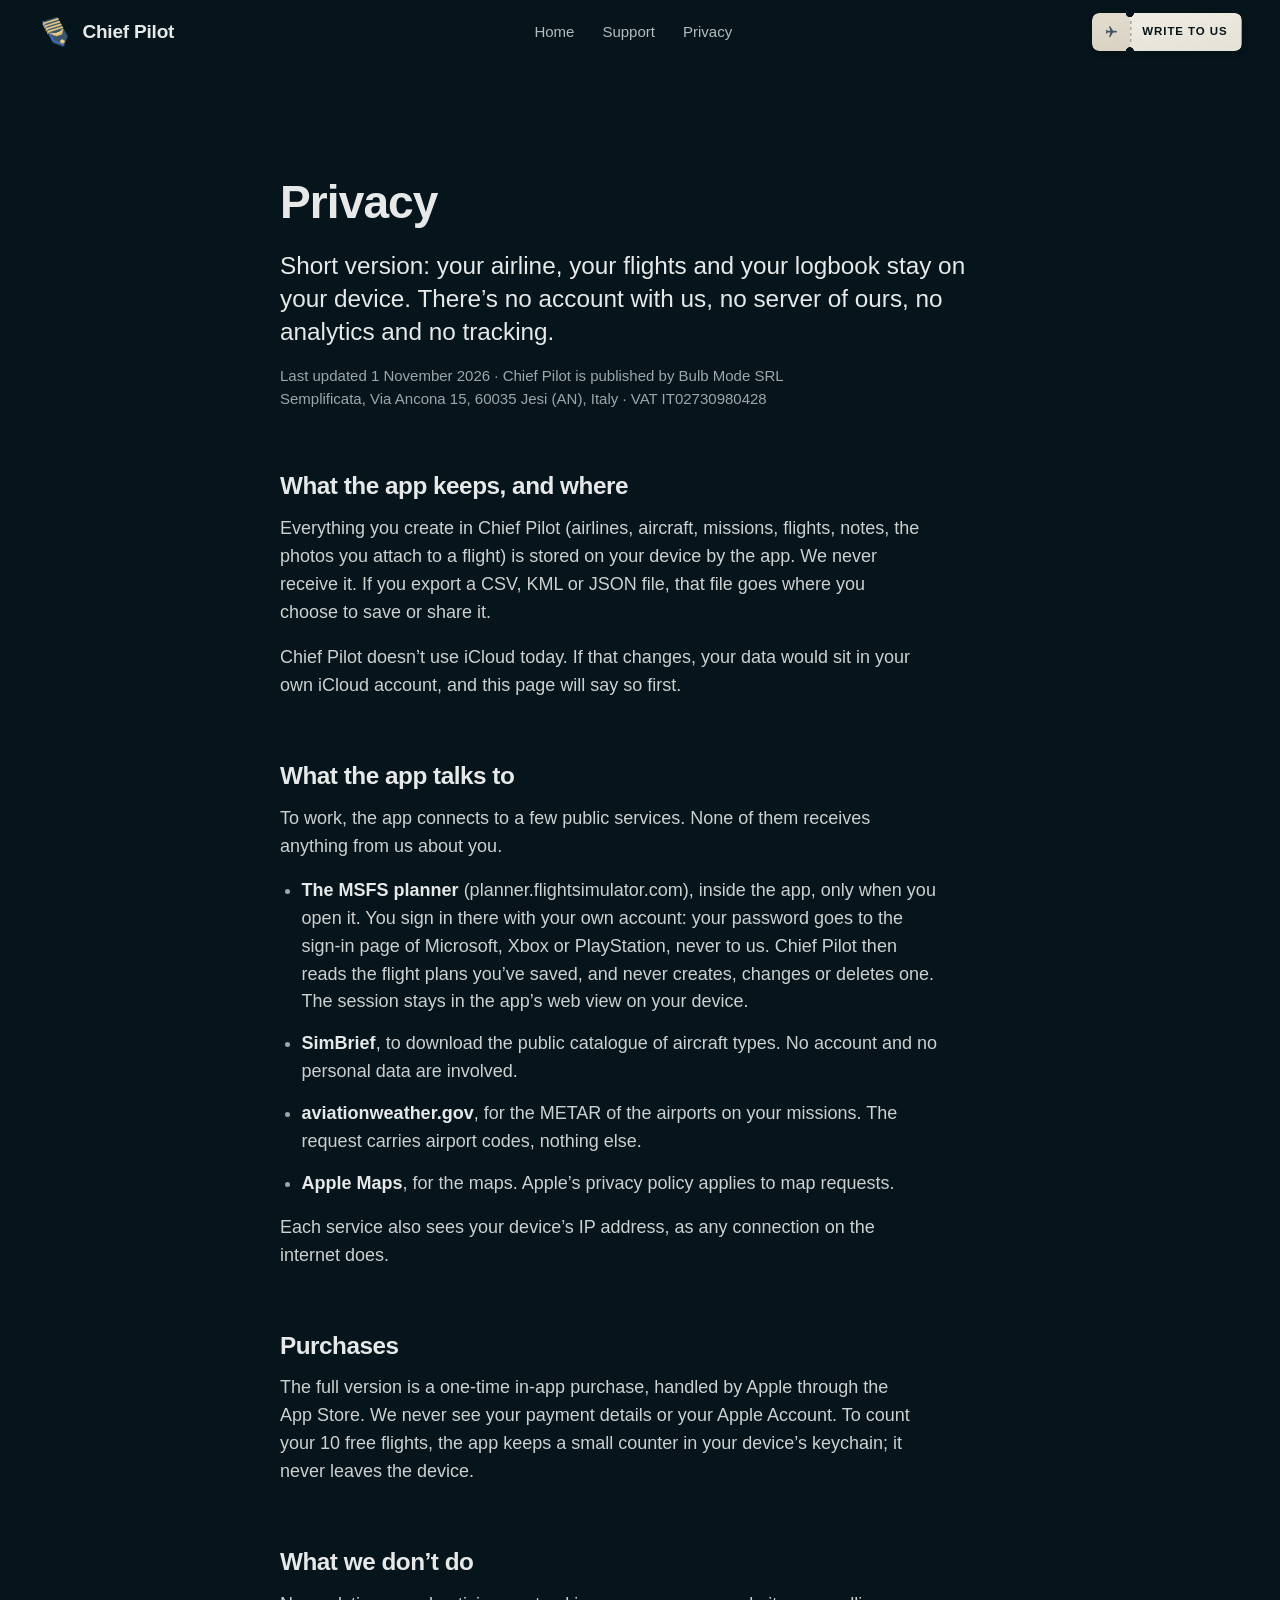
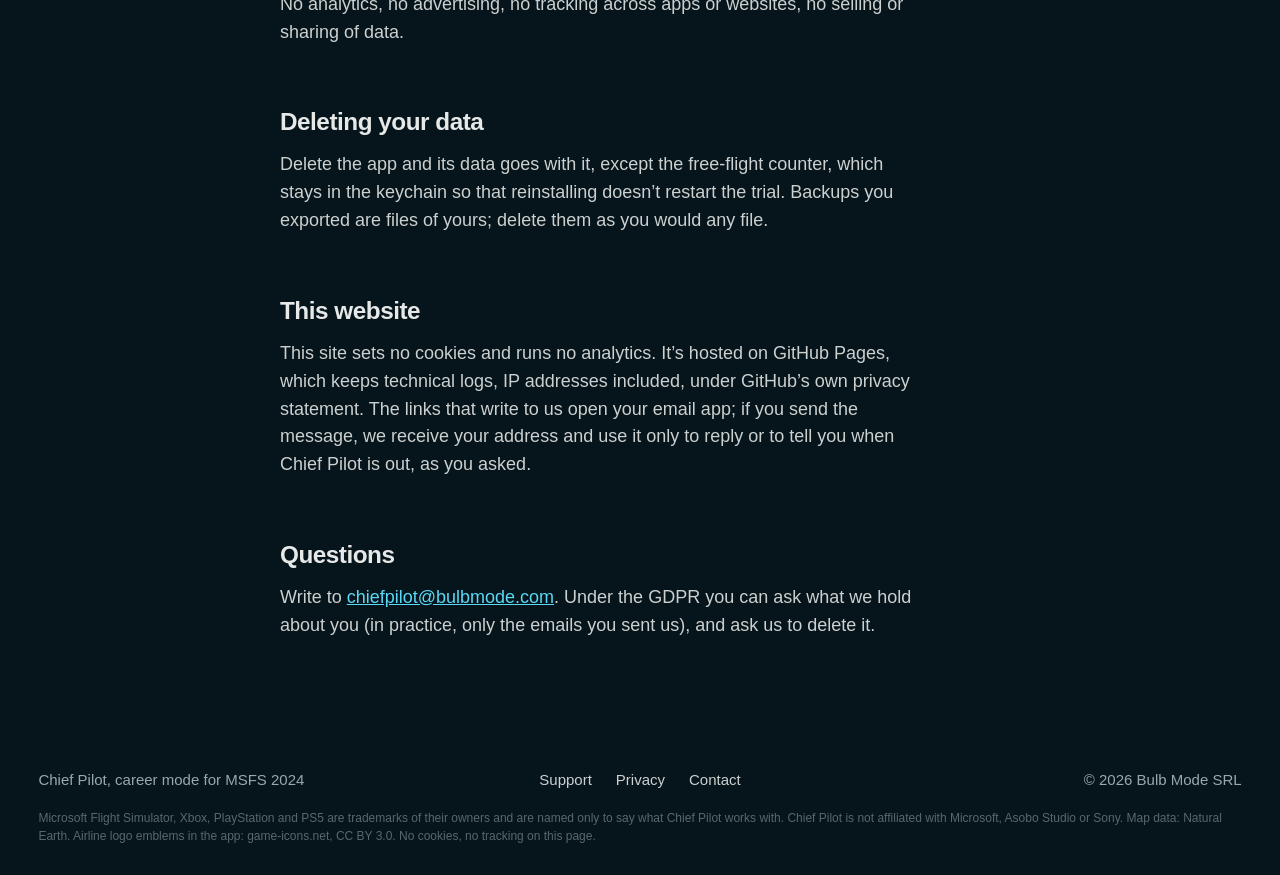
==== commit 18c70641: "Privacy: acquisto in-app e contatore dei voli gratis Co-Authored-By: Claude Opus 5.5 <noreply@anthro" ====
--- a/privacy.html
+++ b/privacy.html
@@ -30,7 +30,7 @@
 <main id="main" class="prose">
   <h1>Privacy</h1>
   <p class="prose-lead">Short version: your airline, your flights and your logbook stay on your device. There’s no account with us, no server of ours, no analytics and no tracking.</p>
-  <p class="prose-date">Last updated 30 October 2026 · Chief Pilot is published by Bulb Mode SRL Semplificata, Via Ancona 15, 60035 Jesi (AN), Italy · VAT IT02730980428</p>
+  <p class="prose-date">Last updated 1 November 2026 · Chief Pilot is published by Bulb Mode SRL Semplificata, Via Ancona 15, 60035 Jesi (AN), Italy · VAT IT02730980428</p>
 
   <h2>What the app keeps, and where</h2>
   <p>Everything you create in Chief Pilot (airlines, aircraft, missions, flights, notes, the photos you attach to a flight) is stored on your device by the app. We never receive it. If you export a CSV, KML or JSON file, that file goes where you choose to save or share it.</p>
@@ -46,11 +46,14 @@
   </ul>
   <p>Each service also sees your device’s IP address, as any connection on the internet does.</p>
 
+  <h2>Purchases</h2>
+  <p>The full version is a one-time in-app purchase, handled by Apple through the App Store. We never see your payment details or your Apple Account. To count your 10 free flights, the app keeps a small counter in your device’s keychain; it never leaves the device.</p>
+
   <h2>What we don’t do</h2>
   <p>No analytics, no advertising, no tracking across apps or websites, no selling or sharing of data.</p>
 
   <h2>Deleting your data</h2>
-  <p>Delete the app and its data goes with it. Backups you exported are files of yours; delete them as you would any file.</p>
+  <p>Delete the app and its data goes with it, except the free-flight counter, which stays in the keychain so that reinstalling doesn’t restart the trial. Backups you exported are files of yours; delete them as you would any file.</p>
 
   <h2>This website</h2>
   <p>This site sets no cookies and runs no analytics. It’s hosted on GitHub Pages, which keeps technical logs, IP addresses included, under GitHub’s own privacy statement. The links that write to us open your email app; if you send the message, we receive your address and use it only to reply or to tell you when Chief Pilot is out, as you asked.</p>
--- a/styles.css
+++ b/styles.css
@@ -142,7 +142,10 @@
   height: 64px; padding: 0 var(--m);
   background: var(--bg);
 }
-.wordmark { display: inline-flex; align-items: center; gap: 10px; text-decoration: none; }
+.wordmark { display: inline-flex; align-items: center; gap: 10px; min-height: 44px; text-decoration: none; }
+.bar > .pass-key { grid-column: 3; justify-self: end; } /* a destra anche quando i link della barra spariscono */
+.pass-key-small { position: relative; }
+.pass-key-small::after { content: ""; position: absolute; inset: -4px 0; } /* 44 px al tocco senza ingrandire il tagliando */
 .wordmark span { font-stretch: 150%; font-weight: 650; font-size: 19px; letter-spacing: -0.01em; color: var(--ink-hi); }
 .bar-links { display: flex; justify-content: center; gap: 28px; }
 .bar-links a { text-decoration: none; font-size: var(--t5); color: var(--soft); transition: color .15s; }
@@ -167,7 +170,8 @@
   height: calc(100svh - 64px); min-height: 640px; max-height: 1000px;
 }
 .hero-sheet {
-  background: var(--surface); border-radius: var(--r);
+  /* La carta di «Just one more flight», con i colori spostati sul riquadro (carta-foglio.svg): griglia, archi e puntini. */
+  background: url(assets/carta-foglio.svg) center / cover no-repeat, var(--surface); border-radius: var(--r);
   display: flex; flex-direction: column; justify-content: center;
   padding: 48px clamp(28px, 5vw, 80px) 12%;
 }
@@ -455,16 +459,14 @@
 .logbook { padding: var(--gap-section) 0 0; }
 .logbook h2 { font-size: var(--t1); padding: 0 var(--m); max-width: 11em; }
 .logbook-map { margin-top: clamp(48px, 5vw, 80px); height: min(78vh, 860px); background: var(--bg); }
-/* Dal tablet in su il titolo sta dentro la mappa, in basso a sinistra sull'Atlantico. Un'ombra scura e morbida lo
-   stacca dalle scie; sul telefono la mappa mostra solo l'Europa e il titolo resta sopra. */
-@media (min-width: 761px) {
-  .logbook { display: grid; }
-  .logbook h2 {
-    grid-area: 1 / 1; z-index: 1; align-self: end; max-width: 8.2em; margin-bottom: clamp(36px, 4.5vw, 64px); pointer-events: none;
-    text-shadow: 0 0 14px rgba(6, 20, 27, .75), 0 0 3px rgba(6, 20, 27, .8);
-  }
-  .logbook-map { grid-area: 1 / 1; margin-top: 0; }
-}
+/* Il titolo sta dentro la mappa, in basso a sinistra (sull'Atlantico dal tablet in su, sulla Spagna sul telefono).
+   Un'ombra scura e morbida lo stacca dalle scie. */
+.logbook { display: grid; }
+.logbook h2 {
+  grid-area: 1 / 1; z-index: 1; align-self: end; max-width: 8.2em; margin-bottom: clamp(36px, 4.5vw, 64px); pointer-events: none;
+  text-shadow: 0 0 14px rgba(6, 20, 27, .75), 0 0 3px rgba(6, 20, 27, .8);
+}
+.logbook-map { grid-area: 1 / 1; margin-top: 0; }
 .logbook-text {
   display: grid; grid-template-columns: 5fr 7fr; gap: clamp(40px, 6vw, 110px); align-items: start;
   padding: clamp(64px, 7vw, 110px) var(--m) 0;
@@ -484,7 +486,7 @@
 .plate img.swap { opacity: 0; transform: translateX(-18px); }
 .hangar-text { display: flex; flex-direction: column; justify-content: space-between; gap: 40px; padding: 56px var(--m) 40px 24px; }
 .tabs { display: flex; flex-wrap: wrap; gap: 6px 22px; }
-.tabs button { background: none; border: 0; padding: 0; min-height: 44px; font: 600 var(--t4)/1.3 var(--f); color: var(--muted); cursor: pointer; transition: color .15s; }
+.tabs button { background: none; border: 0; padding: 0; min-height: 44px; min-width: 44px; font: 600 var(--t4)/1.3 var(--f); color: var(--muted); cursor: pointer; transition: color .15s; }
 .tabs button:hover { color: var(--ink); }
 .tabs button[aria-selected="true"] { color: var(--ink-hi); text-decoration: underline; text-decoration-color: var(--accent); text-decoration-thickness: 2px; text-underline-offset: 8px; }
 .hangar-copy h2 { font-size: var(--t2); max-width: 12em; }
@@ -631,7 +633,8 @@
 .tk-log th { padding: 0 8px 6px 0; border-bottom: 1.5px solid #30A46C; text-align: left; font-size: 9.5px; font-weight: 700; letter-spacing: .12em; text-transform: uppercase; color: #4D6A5A; }
 .tk-log td { padding: 5px 8px 4px 0; border-bottom: 1px solid rgba(48, 164, 108, .4); white-space: nowrap; font: 400 clamp(13px, 3.6cqi, 15px)/1.2 "Bradley Hand", "Noteworthy", "Segoe Print", cursive; color: #5B6670; }
 .tk-log .tk-today td { color: #23466B; }
-.tk-sig { display: block; width: 52px; height: 15px; }
+/* Le firme dell'istruttore: tre delle cinque dell'app (Signature.swift), a penna blu come nell'app. */
+.tk-sig { display: block; width: 54px; height: 16px; fill: #23466B; }
 .tk-club .tk-foot { display: flex; justify-content: space-between; align-items: baseline; gap: 12px; margin-top: 12px; font-size: 13px; font-weight: 600; color: #4D6A5A; }
 .tk-club .tk-take { font-size: 18px; font-weight: 750; color: #1F7A4A; font-variant-numeric: tabular-nums; }
 
@@ -643,8 +646,10 @@
   .tk-line { grid-template-columns: 1fr 31%; --cut: 69%; }
   .tk-line .tk-k { letter-spacing: .08em; white-space: nowrap; }
   .tk-boarded { width: 66px; right: 2%; bottom: 7%; }
-  .tk-visa-1 { width: 62px; right: 25%; top: 9%; }
-  .tk-visa-2 { width: 76px; right: 3%; top: 66%; }
+  .tk-charter .tk-stub { translate: 2px 6px; } /* il tagliando resta dentro lo schermo */
+  /* I visti sulle tappe fatte, nello spazio fra la tratta e la data: le tappe ancora aperte restano leggibili. */
+  .tk-visa-1 { width: 62px; right: 30%; top: 19%; }
+  .tk-visa-2 { width: 76px; right: 26%; top: 38%; }
 }
 
 .airline-text { padding: clamp(72px, 8vw, 120px) clamp(24px, 6vw, 110px) 120px clamp(24px, 4vw, 72px); }
@@ -777,7 +782,12 @@
   .bar { grid-template-columns: auto 1fr auto; }
   .hero { grid-template-columns: 1fr; height: auto; max-height: none; }
   .hero-sheet { padding: 72px clamp(24px, 6vw, 64px) 64px; }
+  .hero h1 { font-size: clamp(34px, 7vw, 66px); }
   .hero-stage { height: 72svh; min-height: 520px; }
+  .picker button { flex: 1 1 0; min-width: 0; }
+  .plate { aspect-ratio: 3 / 2; }
+  .receipt-in { padding-left: var(--m); padding-right: var(--m); }
+  .foot nav a, .intro .text-link { display: inline-block; padding: 11px 0; } /* 44 px al tocco */
   .intro { grid-template-columns: 1fr; padding-left: var(--m); }
   .intro-text { max-width: 40em; }
   .loop { grid-template-columns: 1fr 1fr; gap: 32px; }
@@ -825,15 +835,16 @@
   .bar { height: 58px; gap: 12px; }
   .wordmark span { font-size: 17px; }
   .hero { padding: 0 8px 8px; gap: 8px; }
-  .hero-sheet { padding: 56px 20px 48px; }
-  .hero h1 { font-size: 8.8vw; }
-  .hero-stage { height: 64svh; min-height: 480px; }
-  .board { width: 96cqi; --cw: calc((96cqi - 44px) / 24); bottom: 76px; }
+  .hero-sheet { padding: 44px 20px 44px; }
+  .hero h1 { font-size: 10.6vw; } /* «Run the airline.» ≈ 7,6 em: sta nella riga anche a 360 */
+  .hero-stage { height: 74svh; min-height: 600px; } /* sopra il tabellone resta una striscia di mappa che mostra le scie */
+  /* Sul telefono il tabellone prende tutta la larghezza e poggia sulla striscia: niente fessure di mappa ai lati. */
+  .board { width: 100cqi; --cw: calc((100cqi - 44px) / 24); bottom: 68px; border-radius: 14px 14px 0 0; }
   .board-name { --nk: 2.05; gap: 2px; }
   .board-rows li > .flaps:nth-child(2) { display: none; }
   .board-rows li { grid-template-columns: auto 1fr auto; }
   .row-note { grid-column: 2 / -1; }
-  .hero-strip { height: auto; flex-direction: column; align-items: flex-start; gap: 2px; padding: 12px 16px; font-size: 14px; }
+  .hero-strip { height: 68px; flex-direction: column; justify-content: center; align-items: flex-start; gap: 2px; padding: 0 16px; font-size: 14px; }
   .loop { display: flex; flex-direction: column; }
   .loop-text { display: contents; }
   .loop-text > h2 { order: 0; }
@@ -844,7 +855,7 @@
   .mission-panel { min-height: 0; margin-top: 12px; }
   .drill { display: none; }
   .loop-steps li { min-height: 60svh; padding-left: 44px; }
-  .loop-say { font-size: 22px; }
+  .loop-say { font-size: 26px; }
   .loop-say::before { left: -42px; width: 16px; height: 16px; }
   .loop-steps::before { left: 7px; }
   .loop-steps li p:not(.loop-say) { font-size: var(--t4); }
@@ -860,15 +871,30 @@
   .missions-mac { padding: 0; }
   .split-head { font-size: 9.4vw; }
   .paper { padding: 26px 18px 40px; font-size: 13px; }
-  .logbook-map { height: 56svh; }
+  .logbook-map { height: 60svh; }
+  .logbook h2 { margin-bottom: 28px; }
   .plate { margin: 16px; }
   .cells { grid-template-columns: 1fr; }
   .hangar-mac { padding: 40px var(--m) 72px; }
-  .levels { grid-template-columns: 1fr; }
-  .route-line { grid-template-columns: 1fr; gap: 24px; }
+  /* I tre livelli: il disegno a sinistra e la riga a destra, così stanno tutti e tre in uno schermo. */
+  .levels { grid-template-columns: 1fr; gap: 10px; }
+  .levels li { display: grid; grid-template-columns: 44% 1fr; align-items: center; gap: 6px; padding: 6px 16px 6px 6px; }
+  .levels p { padding: 0; font-size: 16px; line-height: 1.45; }
+  .levels strong { font-size: 20px; }
+  .route-line { grid-template-columns: 1fr; gap: 20px; }
+  .route-line p { padding: 0 0 0 26px; }
+  .route-line p::before { top: .55em; } /* il pallino accanto alla riga, non sopra */
+  .platforms { display: grid; grid-template-columns: auto auto; justify-content: start; gap: 0 .45em; }
+  .swatches { display: grid; grid-template-columns: repeat(7, minmax(0, 44px)); gap: 8px; }
+  .swatches button { width: 100%; height: auto; aspect-ratio: 1; }
   .faq-text { columns: 1; }
   .close { padding: 104px var(--m) 72px; }
-  .foot-line { grid-template-columns: 1fr; gap: 8px; }
+  .foot-line { grid-template-columns: 1fr; gap: 0; }
+  /* Sul telefono la schermata è la sola finestra dell'app, senza il MacBook intorno: un po' più grande, più pulita. */
+  .mac-screen { padding: 0; background: none; border: 1px solid #22394A; border-radius: 10px; overflow: hidden; }
+  .mac-screen::before, .mac-base { display: none; }
+  .mac-screen img { border-radius: 0; }
+  .mac figcaption { margin-top: 14px; }
   .foot-line p:last-child { text-align: left; }
 }
 
